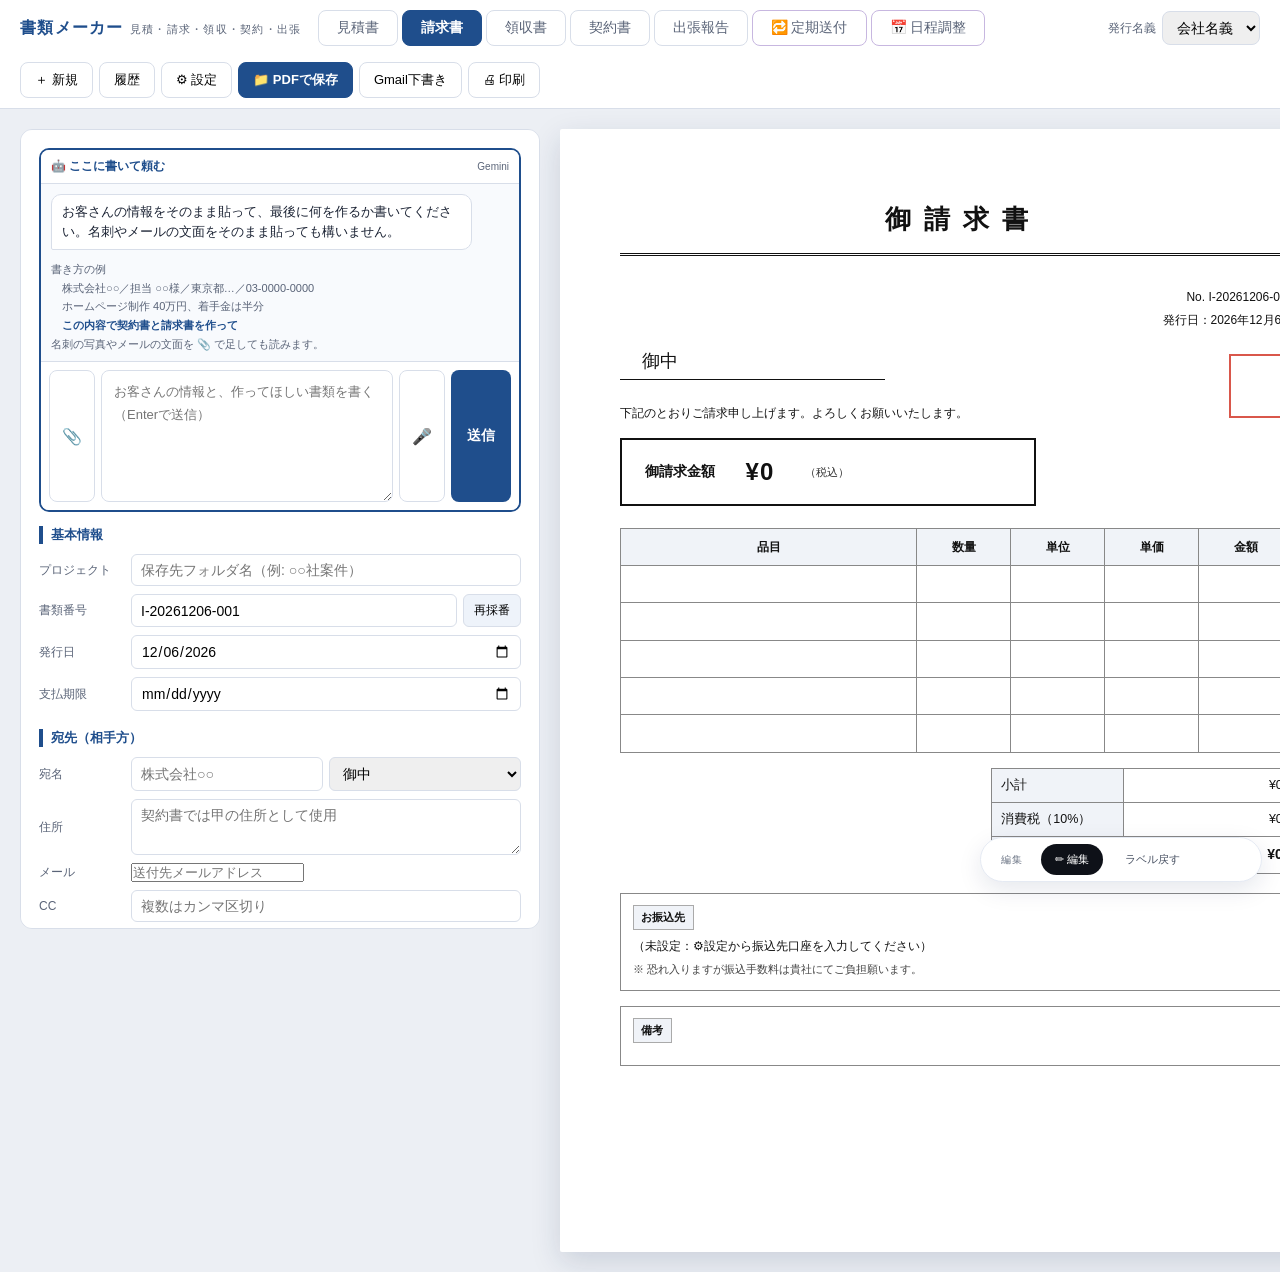
==== app/index.html @ a310d909 "書類メーカー 公開版の最初の版" ====
<!DOCTYPE html>
<html lang="ja">
<head>
<meta charset="UTF-8">
<meta name="viewport" content="width=device-width, initial-scale=1.0">
<title>書類メーカー</title>
<style>
  :root {
    --ink: #1a2233;
    --sub: #5a6478;
    --line: #d8dee9;
    --accent: #1f4e8c;
    --accent-soft: #eef3fa;
    --bg: #eceff4;
    --danger: #c0392b;
    --seal-red: #d33a2c;
  }
  * { margin: 0; padding: 0; box-sizing: border-box; }
  body {
    font-family: "Yu Gothic", "游ゴシック", "Hiragino Kaku Gothic ProN", Meiryo, sans-serif;
    background: var(--bg); color: var(--ink); font-size: 14px;
  }

  /* ===== ヘッダー ===== */
  header {
    position: sticky; top: 0; z-index: 100;
    background: #fff; border-bottom: 1px solid var(--line);
    display: flex; align-items: center; gap: 16px; padding: 10px 20px; flex-wrap: wrap;
  }
  header h1 { font-size: 16px; letter-spacing: 0.08em; color: var(--accent); white-space: nowrap; }
  header h1 small { color: var(--sub); font-weight: normal; font-size: 11px; margin-left: 6px; }
  .tabs { display: flex; gap: 4px; }
  .tabs button {
    appearance: none; border: 1px solid var(--line); background: #fff; cursor: pointer;
    padding: 8px 18px; border-radius: 8px; font: inherit; font-size: 14px; color: var(--sub);
  }
  .tabs button.active { background: var(--accent); border-color: var(--accent); color: #fff; font-weight: bold; }
  .issuer-switch { display: flex; align-items: center; gap: 6px; margin-left: auto; }
  .issuer-switch label { font-size: 12px; color: var(--sub); }
  .issuer-switch select { padding: 7px 10px; border: 1px solid var(--line); border-radius: 8px; font: inherit; }
  .hbtns { display: flex; gap: 6px; }
  .hbtns button {
    appearance: none; border: 1px solid var(--line); background: #fff; cursor: pointer;
    padding: 8px 14px; border-radius: 8px; font: inherit; font-size: 13px;
  }
  .hbtns button:hover { background: var(--accent-soft); }
  .hbtns button.print { background: var(--accent); color: #fff; border-color: var(--accent); font-weight: bold; }
  .hbtns button:disabled { opacity: .45; cursor: not-allowed; background: #f4f5f7; }

  /* ===== レイアウト ===== */
  main { display: flex; gap: 20px; padding: 20px; align-items: flex-start; }
  aside {
    width: 520px; flex-shrink: 0; background: #fff; border: 1px solid var(--line);
    border-radius: 12px; padding: 18px; max-height: calc(100vh - 100px); overflow-y: auto;
    position: sticky; top: 76px;
  }
  aside h2 { font-size: 13px; color: var(--accent); border-left: 4px solid var(--accent); padding-left: 8px; margin: 18px 0 10px; }
  aside h2:first-child { margin-top: 0; }
  .frow { display: flex; gap: 8px; margin-bottom: 8px; align-items: center; }
  .frow label { width: 84px; flex-shrink: 0; font-size: 12px; color: var(--sub); }
  .frow input[type="text"], .frow input[type="date"], .frow input[type="number"], .frow select, .frow textarea {
    flex: 1; padding: 7px 9px; border: 1px solid var(--line); border-radius: 6px; font: inherit; min-width: 0;
  }
  .frow textarea { resize: vertical; min-height: 56px; }
  .frow .mini { display: flex; align-items: center; gap: 4px; font-size: 12px; color: var(--sub); }
  .chkrow { display: flex; align-items: center; gap: 6px; margin: 6px 0; font-size: 13px; }
  .items-table { width: 100%; border-collapse: collapse; margin-bottom: 6px; }
  .items-table th { font-size: 11px; color: var(--sub); text-align: left; padding: 2px 4px; }
  .items-table td { padding: 2px 2px; }
  .items-table input, .items-table select { width: 100%; padding: 6px 6px; border: 1px solid var(--line); border-radius: 6px; font: inherit; font-size: 13px; }
  .items-table .del { appearance: none; border: 0; background: none; color: var(--danger); cursor: pointer; font-size: 15px; padding: 4px; }
  .addrow { appearance: none; border: 1px dashed var(--accent); color: var(--accent); background: none; cursor: pointer; width: 100%; padding: 7px; border-radius: 8px; font: inherit; font-size: 13px; }
  .numbtn { appearance: none; border: 1px solid var(--line); background: var(--accent-soft); cursor: pointer; padding: 7px 10px; border-radius: 6px; font: inherit; font-size: 12px; white-space: nowrap; }
  .hint { font-size: 11px; color: var(--sub); line-height: 1.5; margin: 4px 0 8px; }
  .travel-quick { display: grid; grid-template-columns: repeat(2, minmax(0,1fr)); gap: 6px; margin-bottom: 10px; }
  .travel-quick button { appearance: none; border: 1px solid var(--line); background: var(--accent-soft); color: var(--accent); cursor: pointer; padding: 8px 6px; border-radius: 6px; font: inherit; font-size: 12px; font-weight: bold; }
  .travel-expense-card { border: 1px solid var(--line); border-radius: 8px; padding: 9px; margin-bottom: 8px; background: #fbfcfe; }
  .travel-expense-head { display: grid; grid-template-columns: 1fr 96px 28px; gap: 6px; margin-bottom: 6px; }
  .travel-expense-grid { display: grid; grid-template-columns: 1fr 1fr; gap: 6px; }
  .travel-expense-card input, .travel-expense-card select { width: 100%; min-width: 0; padding: 6px; border: 1px solid var(--line); border-radius: 6px; font: inherit; font-size: 12px; }
  .travel-expense-card .wide { grid-column: 1 / -1; }
  .travel-check { border: 1px solid #bfd0e5; background: var(--accent-soft); padding: 9px 10px; border-radius: 8px; margin: 8px 0; font-size: 11px; line-height: 1.55; }
  .travel-check.warn { border-color: #e2af7e; background: #fff5e9; color: #764719; }

  /* ===== AIチャット ===== */
  #chat-panel { border: 1px solid var(--line); border-radius: 10px; margin-bottom: 14px; background: #f8fafd; overflow: hidden; }
  .chat-head { font-size: 12px; font-weight: bold; color: var(--accent); padding: 8px 10px; border-bottom: 1px solid var(--line); background: #fff; display: flex; justify-content: space-between; align-items: center; }
  .chat-head .chat-model { color: var(--sub); font-weight: normal; font-size: 10px; }
  .chat-log { max-height: 300px; overflow-y: auto; padding: 10px; display: flex; flex-direction: column; gap: 8px; }
  .msg { font-size: 12.5px; line-height: 1.6; padding: 7px 10px; border-radius: 10px; max-width: 92%; white-space: pre-wrap; }
  .msg.user { align-self: flex-end; background: var(--accent); color: #fff; border-bottom-right-radius: 2px; }
  .msg.ai { align-self: flex-start; background: #fff; border: 1px solid var(--line); border-bottom-left-radius: 2px; }
  .msg.ai.err { color: var(--danger); }
  .msg.ai.wait { color: var(--sub); font-style: italic; }
  .chat-input-row { display: flex; gap: 6px; padding: 8px; border-top: 1px solid var(--line); background: #fff; }
  .chat-input-row { align-items: flex-end; }
  .chat-input-row textarea { flex: 1; min-height: 132px; padding: 10px 12px; border: 1px solid var(--line); border-radius: 8px; font: inherit; font-size: 13px; line-height: 1.7; resize: vertical; }
  .chat-input-row button { align-self: stretch; }
  #chat-panel { border: 2px solid var(--accent); }
  .chat-hint { font-size: 11px; color: var(--sub); padding: 0 10px 8px; line-height: 1.7; }
  .chat-hint b { color: var(--accent); }
  .chat-input-row button { appearance: none; border: 0; background: var(--accent); color: #fff; border-radius: 8px; padding: 0 16px; font: inherit; font-weight: bold; cursor: pointer; }
  .chat-input-row button:disabled { opacity: .5; cursor: default; }
  #chat-mic, #chat-attach { background: #fff; border: 1px solid var(--line); padding: 0 12px; font-size: 16px; }
  .chat-files { display: none; flex-wrap: wrap; gap: 6px; padding: 6px 8px 0; background: #fff; border-top: 1px solid var(--line); }
  .fchip { display: inline-flex; align-items: center; gap: 4px; font-size: 11px; background: var(--accent-soft); color: var(--accent); border: 1px solid var(--line); border-radius: 999px; padding: 3px 8px; max-width: 100%; overflow: hidden; }
  .fchip button { appearance: none; border: 0; background: none; cursor: pointer; color: var(--danger); font-size: 11px; padding: 0 2px; }
  #chat-mic.rec { background: var(--danger); border-color: var(--danger); animation: pulse 1.2s infinite; }
  @keyframes pulse { 0%,100% { opacity: 1; } 50% { opacity: 0.55; } }

  /* ===== プレビュー（A4） ===== */
  #preview-wrap { flex: 1; display: flex; justify-content: center; }
  .sheet {
    background: #fff; width: 210mm; min-height: 297mm; padding: 18mm 16mm;
    box-shadow: 0 10px 30px rgba(20,40,80,0.15); border-radius: 2px;
    font-size: 13px; line-height: 1.7; color: #111;
    font-family: "Yu Gothic", "游ゴシック", Meiryo, sans-serif;
  }
  .sheet .doc-title {
    text-align: center; font-size: 26px; letter-spacing: 0.5em; text-indent: 0.5em;
    font-weight: bold; margin-bottom: 8mm; border-bottom: 3px double #111; padding-bottom: 3mm;
  }
  .sheet .meta-right { text-align: right; font-size: 12px; margin-bottom: 4mm; line-height: 1.9; }
  .sheet .head-flex { display: flex; justify-content: space-between; align-items: flex-start; margin-bottom: 6mm; gap: 10mm; }
  .sheet .client-block { flex: 1; }
  .sheet .client-name { font-size: 18px; border-bottom: 1px solid #111; padding: 0 4px 2px; display: inline-block; min-width: 70mm; }
  .sheet .client-addr { font-size: 11px; color: #333; margin-top: 2mm; white-space: pre-wrap; }
  .sheet .issuer-block { width: 66mm; font-size: 11.5px; line-height: 1.8; position: relative; }
  .sheet .issuer-block .iname { font-size: 14px; font-weight: bold; }
  /* ロゴは判子とぶつからないよう、判子の幅ぶんを空けて左に置く */
  .sheet .issuer-block .ilogo { margin: 0 0 1.5mm; padding-right: 20mm; }
  .sheet .seal {
    position: absolute; right: 0; top: 2mm; color: var(--seal-red); opacity: 0.85;
    display: grid; place-items: center; font-weight: bold; pointer-events: none;
  }
  .sheet .seal.square {
    width: 17mm; height: 17mm; border: 2.5px solid var(--seal-red);
    writing-mode: vertical-rl; font-size: 11px; letter-spacing: 0.1em; line-height: 1.1; padding: 1mm;
  }
  .sheet .seal.round {
    width: 14mm; height: 14mm; border: 2.5px solid var(--seal-red); border-radius: 50%; font-size: 14px;
  }
  /* 実物の判子を撮って登録した場合。枠も文字も出さず、画像だけ置く */
  .sheet .seal.image { border: none; background: none; padding: 0; }
  .sheet .seal.image img { width: 100%; height: 100%; object-fit: contain; mix-blend-mode: multiply; }
  .sheet .greeting { font-size: 12px; margin-bottom: 4mm; }
  .sheet .total-box {
    display: flex; align-items: center; gap: 8mm; margin-bottom: 6mm;
    border: 2px solid #111; padding: 3mm 6mm; width: fit-content; min-width: 110mm;
  }
  .sheet .total-box .lbl { font-size: 14px; font-weight: bold; }
  .sheet .total-box .amt { font-size: 24px; font-weight: bold; letter-spacing: 0.05em; }
  .sheet .total-box .taxnote { font-size: 11px; color: #333; }
  .sheet table.detail { width: 100%; border-collapse: collapse; margin-bottom: 4mm; }
  .sheet table.detail th {
    background: #f0f3f8; border: 1px solid #888; padding: 2mm; font-size: 12px; font-weight: bold;
  }
  .sheet table.detail td { border: 1px solid #888; padding: 2mm; font-size: 12.5px; }
  .sheet table.detail td.num { text-align: right; font-variant-numeric: tabular-nums; }
  .sheet table.detail td.ctr { text-align: center; }
  .sheet .sums { width: 80mm; margin-left: auto; border-collapse: collapse; margin-bottom: 5mm; }
  .sheet .sums td { border: 1px solid #888; padding: 1.6mm 2.5mm; font-size: 12.5px; }
  .sheet .sums td:first-child { background: #f0f3f8; width: 44%; }
  .sheet .sums td:last-child { text-align: right; font-variant-numeric: tabular-nums; }
  .sheet .sums tr.grand td { font-weight: bold; font-size: 14px; }
  .sheet .bank-box, .sheet .notes-box { border: 1px solid #888; padding: 3mm; margin-bottom: 4mm; font-size: 12px; min-height: 16mm; }
  .sheet .box-lbl { font-weight: bold; font-size: 11px; background: #f0f3f8; display: inline-block; padding: 0.5mm 2mm; margin-bottom: 1.5mm; border: 1px solid #aaa; }
  .sheet .pre { white-space: pre-wrap; }

  /* 領収書専用 */
  .sheet .ryo-amount {
    display: flex; align-items: baseline; justify-content: center; gap: 6mm;
    border-bottom: 3px double #111; margin: 8mm 10mm 6mm; padding-bottom: 2mm;
  }
  .sheet .ryo-amount .amt { font-size: 34px; font-weight: bold; letter-spacing: 0.05em; }
  .sheet .ryo-tadashi { margin: 0 10mm 8mm; font-size: 13px; border-bottom: 1px solid #333; padding: 1mm 2mm; }
  .sheet .stamp-box {
    width: 22mm; height: 26mm; border: 1px dashed #888; display: grid; place-items: center;
    font-size: 10px; color: #666; text-align: center; line-height: 1.5;
  }
  .sheet .ryo-foot { display: flex; justify-content: space-between; align-items: flex-end; margin-top: 10mm; }

  /* 契約書専用 */
  .sheet.contract { font-size: 12px; line-height: 1.9; }
  .sheet.travel { font-size: 11.5px; line-height: 1.55; padding: 13mm 12mm; }
  .sheet .travel-title { display: flex; align-items: flex-end; justify-content: space-between; gap: 8mm; border-bottom: 3px solid #1f4e8c; padding-bottom: 3mm; margin-bottom: 5mm; }
  .sheet .travel-title h2 { font-size: 22px; letter-spacing: 0.08em; }
  .sheet .travel-title span { font-size: 10.5px; color: #555; }
  .sheet .travel-grid { display: grid; grid-template-columns: repeat(4,1fr); border-top: 1px solid #8d98aa; border-left: 1px solid #8d98aa; margin-bottom: 4mm; }
  .sheet .travel-cell { min-height: 13mm; padding: 2mm; border-right: 1px solid #8d98aa; border-bottom: 1px solid #8d98aa; }
  .sheet .travel-cell.w2 { grid-column: span 2; }
  .sheet .travel-cell.w4 { grid-column: 1 / -1; }
  .sheet .travel-cell .tl { display: block; color: #4f5c70; font-size: 9px; font-weight: bold; margin-bottom: 1mm; }
  .sheet .travel-section { margin-top: 4mm; break-inside: avoid; }
  .sheet .travel-section h3 { color: #1f4e8c; font-size: 12px; border-bottom: 1px solid #9aa8bb; padding-bottom: 1mm; margin-bottom: 2mm; }
  .sheet .travel-report-box { min-height: 18mm; white-space: pre-wrap; border: 1px solid #aab3c1; padding: 2.5mm; }
  .sheet table.travel-detail { width: 100%; border-collapse: collapse; table-layout: fixed; }
  .sheet table.travel-detail th, .sheet table.travel-detail td { border: 1px solid #9ba6b5; padding: 1.2mm; font-size: 9px; vertical-align: top; overflow-wrap: anywhere; }
  .sheet table.travel-detail th { background: #eef3fa; }
  .sheet table.travel-detail td.num { text-align: right; white-space: nowrap; }
  .sheet .travel-summary { display: grid; grid-template-columns: repeat(4,1fr); border: 1px solid #8d98aa; margin-top: 3mm; }
  .sheet .travel-summary > div { padding: 2mm; border-right: 1px solid #8d98aa; }
  .sheet .travel-summary > div:last-child { border-right: 0; }
  .sheet .travel-summary b { display: block; color: #4f5c70; font-size: 9px; margin-bottom: 1mm; }
  .sheet .c-body { white-space: normal; }
  .sheet .c-body h3 { font-size: 12.5px; margin: 4mm 0 1mm; }
  .sheet .c-body p { margin-bottom: 1.5mm; text-align: justify; }
  .sheet .sign-area { display: flex; gap: 10mm; margin-top: 10mm; }
  .sheet .sign-area > div { flex: 1; border-top: 1px solid #333; padding-top: 3mm; font-size: 12px; line-height: 2; }

  /* ===== モーダル ===== */
  .modal-back {
    position: fixed; inset: 0; background: rgba(10,20,40,0.45); z-index: 200;
    display: none; align-items: flex-start; justify-content: center; padding: 40px 16px; overflow-y: auto;
  }
  .modal-back.show { display: flex; }
  .modal {
    background: #fff; border-radius: 14px; padding: 22px; width: 560px; max-width: 100%;
  }
  .modal h2 { font-size: 15px; color: var(--accent); margin-bottom: 14px; }
  .modal .close-x { float: right; appearance: none; border: 0; background: none; font-size: 18px; cursor: pointer; color: var(--sub); }
  .modal .frow label { width: 110px; }
  .modal .tab2 { display: flex; gap: 6px; margin-bottom: 12px; }
  .modal .tab2 button { flex: 1; padding: 8px; border: 1px solid var(--line); background: #fff; border-radius: 8px; cursor: pointer; font: inherit; }
  .modal .tab2 button.active { background: var(--accent); color: #fff; border-color: var(--accent); }
  .modal .save-btn { width: 100%; padding: 10px; background: var(--accent); color: #fff; border: 0; border-radius: 8px; font: inherit; font-weight: bold; cursor: pointer; margin-top: 10px; }
  .tabs button.tab-extra { border-color: #c7b7e0; }
  .tabs button.tab-extra.active { background: #7b5ea7; border-color: #7b5ea7; color: #fff; }
  #recurring-modal .modal { max-width: 860px; }
  .rc-card { border: 1px solid var(--line); border-radius: 10px; padding: 12px; margin-bottom: 10px; background: #fff; }
  .rc-card.off { opacity: .55; }
  .rc-head { display: flex; align-items: center; gap: 8px; margin-bottom: 8px; }
  .rc-head .rc-name { font-weight: bold; flex: 1; }
  .rc-grid { display: grid; grid-template-columns: 96px 1fr 96px 1fr; gap: 6px 8px; align-items: center; font-size: 13px; }
  .rc-grid label { color: #5a6b80; }
  .rc-grid input, .rc-grid select { width: 100%; padding: 5px 7px; border: 1px solid var(--line); border-radius: 6px; font: inherit; font-size: 13px; }
  .rc-grid .wide { grid-column: 2 / 5; }
  .rc-next { font-size: 12px; color: #5a6b80; margin-top: 8px; }
  .rc-del { border: 0; background: none; color: #a33; cursor: pointer; font-size: 12px; }
  .rc-bar { display: flex; gap: 8px; margin-bottom: 12px; }
  .rc-cwbar { border: 1px solid var(--line); border-radius: 8px; padding: 8px 10px; margin-bottom: 12px; font-size: 12px; color: #5a6b80; }
  .rc-cwrow { display: flex; gap: 6px; margin-top: 6px; }
  .rc-cwrow input { flex: 1; padding: 5px 7px; border: 1px solid var(--line); border-radius: 6px; font: inherit; font-size: 12px; }
  .rc-cwrow button { padding: 5px 12px; border: 1px solid var(--line); border-radius: 6px; background: #fff; font: inherit; cursor: pointer; }
  .rc-item { display: grid; grid-template-columns: 1fr 56px 56px 96px 24px; gap: 4px; margin-bottom: 4px; }
  .rc-additem { border: 0; background: none; color: var(--accent); cursor: pointer; font-size: 12px; padding: 0; }
  .rc-chk { display: flex; align-items: center; gap: 5px; color: #5a6b80; font-size: 12px; }
  .rc-chk input { width: auto; }
  .rc-grid textarea { width: 100%; padding: 5px 7px; border: 1px solid var(--line); border-radius: 6px; font: inherit; font-size: 13px; resize: vertical; }
  .rc-run { border: 1px solid var(--line); background: #fff; border-radius: 6px; padding: 3px 10px; font: inherit; font-size: 12px; cursor: pointer; }
  .rc-bar button { padding: 7px 12px; border: 1px solid var(--line); border-radius: 8px; background: #fff; font: inherit; cursor: pointer; }
  .mail-note { border: 1px solid #bfd0e5; background: var(--accent-soft); color: #344760; border-radius: 8px; padding: 10px 12px; margin-bottom: 12px; font-size: 12px; line-height: 1.55; }
  #mail-body { min-height: 220px; line-height: 1.65; }
  .hist-item { display: flex; align-items: center; gap: 10px; border: 1px solid var(--line); border-radius: 8px; padding: 10px 12px; margin-bottom: 8px; }
  .hist-item .hi-main { flex: 1; }
  .hist-item .hi-title { font-size: 13px; font-weight: bold; }
  .hist-item .hi-sub { font-size: 11px; color: var(--sub); }
  .hist-item button { appearance: none; border: 1px solid var(--line); background: #fff; border-radius: 6px; padding: 6px 10px; cursor: pointer; font: inherit; font-size: 12px; }
  .hist-item button.load { background: var(--accent-soft); color: var(--accent); }
  .hist-item button.del { color: var(--danger); }

  /* ===== 編集モード（web-edit-mode 準拠） ===== */
  .edit-bar {
    position: fixed; bottom: 18px; right: 18px; z-index: 9999;
    display: flex; gap: 8px; background: #fff; border: 1px solid #E5EAF3;
    border-radius: 999px; padding: 6px; box-shadow: 0 8px 24px rgba(0,30,80,0.10);
    font-size: 11px; letter-spacing: 0.1em;
  }
  .edit-bar button {
    appearance: none; border: 0; cursor: pointer; padding: 8px 14px; border-radius: 999px;
    background: transparent; color: #4A5364; font: inherit;
  }
  .edit-bar button:hover { background: #F1F4FA; color: #0E1118; }
  .edit-bar button.primary { background: #0E1118; color: #fff; }
  .edit-bar button.primary.active { background: #00A6E0; }
  .edit-bar .badge { align-self: center; padding: 0 10px 0 14px; color: #6E7787; font-size: 10px; }
  .edit-bar .saved { align-self: center; color: #1FC79A; font-size: 10px; opacity: 0; transition: opacity .3s; padding: 0 8px; }
  .edit-bar .saved.show { opacity: 1; }
  body.editing [data-edit], body.editing [data-bind] {
    outline: 2px dashed #00A6E0; outline-offset: 3px; border-radius: 3px; cursor: text;
    background: rgba(0,166,224,0.05); min-height: 1.2em;
  }
  body.editing [data-edit]:hover, body.editing [data-bind]:hover { outline-color: #FF7A3A; background: rgba(255,122,58,0.07); }
  body.editing [data-edit]:focus, body.editing [data-bind]:focus {
    outline: 2px solid #0E1118; background: #fff; z-index: 5;
  }
  body.editing [data-resize] { resize: both; overflow: auto; outline: 2px dashed #1FC79A; outline-offset: 3px; min-height: 16mm; }
  .font-ctrl {
    position: absolute; z-index: 9998; display: none; align-items: center;
    background: #0E1118; border-radius: 999px; padding: 4px; box-shadow: 0 8px 24px rgba(0,0,0,0.25);
  }
  body.editing .font-ctrl.show { display: inline-flex; }
  .font-ctrl button {
    appearance: none; border: 0; cursor: pointer; background: transparent; color: #fff;
    width: 32px; height: 28px; border-radius: 999px; font-weight: 600; font-size: 13px;
    display: grid; place-items: center;
  }
  .font-ctrl button:hover { background: #00A6E0; }
  .font-ctrl .size { color: #F5F7FB; font-size: 11px; padding: 0 10px; min-width: 44px; text-align: center; }

  /* ===== 印刷 ===== */
  @media print {
    @page { size: A4; margin: 0; }
    body { background: #fff; }
    header, aside, .edit-bar, .font-ctrl, .modal-back { display: none !important; }
    main { padding: 0; display: block; }
    #preview-wrap { display: block; }
    .sheet { box-shadow: none; border-radius: 0; width: auto; min-height: auto; }
    body.editing [data-edit], body.editing [data-bind], body.editing [data-resize] { outline: none !important; background: none !important; }
  }
</style>
<link rel="icon" href="icon.png">
<link rel="apple-touch-icon" href="icon.png">
<link rel="stylesheet" href="filedrop.css">
</head>
<body>

<header>
  <h1>書類メーカー<small>見積・請求・領収・契約・出張</small></h1>
  <div class="tabs" id="tabs">
    <button data-type="estimate">見積書</button>
    <button data-type="invoice">請求書</button>
    <button data-type="receipt">領収書</button>
    <button data-type="contract">契約書</button>
    <button data-type="travel">出張報告</button>
    <button id="tab-recurring" class="tab-extra" title="毎月の定期請求先を見る・直す">🔁 定期送付</button>
  </div>
  <div class="issuer-switch">
    <label>発行名義</label>
    <select id="issuer-select">
      <option value="corp">会社名義</option>
      <option value="personal">個人名義</option>
    </select>
  </div>
  <div class="hbtns">
    <button id="btn-new">＋ 新規</button>
    <button id="btn-history">履歴</button>
    <button id="btn-settings">⚙ 設定</button>
    <button id="btn-savepdf" class="print">📁 PDFで保存</button>
    <button id="btn-gmail">Gmail下書き</button>
    <button id="btn-print">🖨 印刷</button>
  </div>
</header>

<main>
  <aside id="form-panel">
    <div id="chat-panel">
      <div class="chat-head">🤖 ここに書いて頼む<span class="chat-model">Gemini</span></div>
      <div class="chat-log" id="chat-log">
        <div class="msg ai">お客さんの情報をそのまま貼って、最後に何を作るか書いてください。名刺やメールの文面をそのまま貼っても構いません。</div>
      </div>
      <div class="chat-hint">
        書き方の例<br>
        　株式会社○○／担当 ○○様／東京都…／03-0000-0000<br>
        　ホームページ制作 40万円、着手金は半分<br>
        　<b>この内容で契約書と請求書を作って</b><br>
        名刺の写真やメールの文面を 📎 で足しても読みます。
      </div>
      <div class="chat-files" id="chat-files"></div>
      <div class="chat-input-row">
        <button id="chat-attach" title="ファイル添付（画像・PDF・テキスト）">📎</button>
        <textarea id="chat-input" rows="2" placeholder="お客さんの情報と、作ってほしい書類を書く（Enterで送信）"></textarea>
        <button id="chat-mic" title="音声入力">🎤</button>
        <button id="chat-send">送信</button>
      </div>
      <input type="file" id="chat-file-input" data-nodrop multiple accept="image/*,.pdf,.txt,.md,.csv" style="display:none;">
    </div>
    <div id="form-fields"></div>
  </aside>
  <section id="preview-wrap"><div class="sheet" id="sheet"></div></section>
</main>

<!-- 設定モーダル -->
<div class="modal-back" id="settings-modal">
  <div class="modal">
    <button class="close-x" data-close>✕</button>
    <h2>発行者プロフィール設定</h2>
    <div class="tab2" id="profile-tabs">
      <button data-prof="corp" class="active">会社名義</button>
      <button data-prof="personal">個人名義</button>
    </div>
    <div id="profile-form"></div>
    <h2 style="margin-top:18px;">AIチャット設定</h2>
    <div class="frow"><label>Gemini APIキー</label><input id="gemini-key-input" type="password" placeholder="secrets.env に書いてあれば空欄でOK"></div>
    <div class="hint">キー取得: aistudio.google.com/app/apikey。このPCのブラウザ内にのみ保存されます。</div>
    <h2 style="margin-top:18px;">保存先フォルダ</h2>
    <div class="hint">PDF保存先の親フォルダを変えたい時：</div>
    <button class="addrow" id="btn-reset-folder" type="button">📁 保存先フォルダを選び直す</button>
    <button class="save-btn" id="save-profile">保存する</button>
  </div>
</div>

<!-- Gmail下書きモーダル -->
<div class="modal-back" id="gmail-modal">
  <div class="modal">
    <button class="close-x" data-close>✕</button>
    <h2>Gmail送信下書き</h2>
    <div class="mail-note">宛先・件名・本文を確認してから進みます。<b>送信は自動で行いません。</b><br>
      「PDFごと下書きに置く」は、PDFを付けたままGmailの下書きに入ります（下のメール設定が要ります）。<br>
      「Gmailで下書きを開く」は本文だけ。PDFはGmailの画面で添付してください。</div>
    <div class="frow"><label>宛先</label><input id="mail-to" type="email" list="addr-list" placeholder="client@example.com"></div>
    <datalist id="addr-list"></datalist>
    <div id="addr-chips" style="margin:-4px 0 8px 92px;font-size:11px"></div>
    <div class="frow"><label>CC</label><input id="mail-cc" type="text" placeholder="必要な場合のみ"></div>
    <div class="frow"><label>件名</label><input id="mail-subject" type="text"></div>
    <div class="frow"><label>本文</label><textarea id="mail-body"></textarea></div>
    <div class="frow" style="align-items:flex-start">
      <label>PDF</label>
      <div style="flex:1;font-size:12px;color:#666" id="mail-pdf-note">下書きに置く時、この書類のPDFを作って付けます。</div>
    </div>
    <div style="display:flex;gap:8px">
      <button class="save-btn" id="btn-mail-draft" type="button" style="flex:1">PDFごと下書きに置く</button>
      <button class="save-btn" id="btn-open-gmail" type="button" style="flex:1;background:#6b7280">Gmailで下書きを開く</button>
    </div>
    <div id="mail-result" style="font-size:12px;margin-top:8px"></div>
    <h2 style="margin-top:18px;">メール設定（下書きに置くのに使います）</h2>
    <div class="frow"><label>Gmailアドレス</label><input id="mail-user" type="email" placeholder="you@gmail.com"></div>
    <div class="frow"><label>アプリパスワード</label><input id="mail-pass" type="password" placeholder="16桁（空白は入れても構いません）"></div>
    <div class="hint">2段階認証を有効にしてから myaccount.google.com/apppasswords で発行します。
      このPCの中（~/.paper-maker/secrets.env）に、本人だけ読める権限で入ります。</div>
    <div style="display:flex;gap:8px;margin-top:6px">
      <button class="addrow" id="btn-mail-save" type="button" style="flex:1">保存して試す</button>
    </div>
  </div>
</div>

<!-- 定期送付モーダル -->
<div class="modal-back" id="recurring-modal">
  <div class="modal">
    <button class="close-x" data-close>✕</button>
    <h2>定期送付</h2>
    <div class="mail-note" id="rc-note">読み込み中…</div>
    <div class="rc-bar">
      <button type="button" id="rc-add">＋ 請求先を足す</button>
      <button type="button" id="rc-reload">読み直す</button>
    </div>
    <div class="rc-cwbar">
      <div id="rc-cw">Chatwork：確認中…</div>
      <div class="rc-cwrow">
        <input id="rc-token" type="password" placeholder="ChatworkのAPIトークンを貼る（サービス連携 → API Token）">
        <button type="button" id="rc-token-save">登録</button>
      </div>
    </div>
    <div id="rc-list"></div>
    <button class="save-btn" id="rc-save" type="button">保存する</button>
  </div>
</div>

<!-- 履歴モーダル -->
<div class="modal-back" id="history-modal">
  <div class="modal">
    <button class="close-x" data-close>✕</button>
    <h2>保存済み書類</h2>
    <div id="history-list"></div>
    <button class="addrow" id="btn-import-json" type="button" style="display:none;">📂 保存した .json ファイルを開く</button>
    <input type="file" id="import-file" data-fd-small data-fd-title="保存した .json ファイルを開く" accept=".json" style="display:none;">
    <button class="save-btn" id="btn-export-json">全データをJSON書き出し（バックアップ）</button>
  </div>
</div>

<!-- 編集バー（web-edit-mode） -->
<div class="edit-bar" role="toolbar">
  <span class="badge">編集</span>
  <button id="edit-toggle" class="primary" type="button">✏ 編集</button>
  <button id="edit-reset-text" type="button">ラベル戻す</button>
  <span id="edit-saved" class="saved">✓ 保存</span>
</div>
<div class="font-ctrl" id="font-ctrl">
  <button type="button" id="fc-minus">A−</button>
  <span class="size" id="fc-size">13px</span>
  <button type="button" id="fc-plus">A+</button>
  <button type="button" id="fc-reset" style="font-size:11px;">↺</button>
</div>

<script>/* 鍵は bridge（/api/profile）か設定画面から */</script>
<script src="vendor/html2pdf.bundle.min.js"></script>
<script>
(function(){
'use strict';
const LS = 'papermaker:';
const $ = s => document.querySelector(s);
const $$ = s => Array.from(document.querySelectorAll(s));
const yen = n => '¥' + Math.round(n).toLocaleString('ja-JP');
const esc = s => String(s ?? '').replace(/&/g,'&amp;').replace(/</g,'&lt;').replace(/>/g,'&gt;');
const today = () => new Date().toISOString().slice(0,10);
const jd = d => { if(!d) return ''; const [y,m,dd]=d.split('-'); return `${y}年${+m}月${+dd}日`; };

/* ========== 発行者プロフィール ========== */
const DEFAULT_PROFILES = {
  corp: {
    name: '', rep: '',
    address: '', tel: '', email: '',
    invoiceNo: '', bank: '', sealText: '', sealType: 'square'
  },
  personal: {
    name: '', rep: '',
    address: '', tel: '', email: '',
    invoiceNo: '', bank: '', sealText: '', sealType: 'round'
  }
};
let profiles = JSON.parse(localStorage.getItem(LS+'profiles') || 'null') || JSON.parse(JSON.stringify(DEFAULT_PROFILES));
function saveProfiles(){ localStorage.setItem(LS+'profiles', JSON.stringify(profiles)); if (typeof pushProfiles === 'function') pushProfiles(); }

/* ========== 会社ロゴ ========== */
/* 判子と違って色を触らない。渡された画像をそのまま置く */
function wireLogoBox(){
  const drop = document.getElementById('logo-drop');
  if (!drop) return;
  const input = document.getElementById('logo-file');
  const take = (file) => {
    if (!file) return;
    if (file.size > 4 * 1024 * 1024) { alert('ロゴが大きすぎます（4MBまで）'); return; }
    const r = new FileReader();
    r.onload = () => { profiles[profTab].logoImage = String(r.result);
                       profiles[profTab].logoHeight = profiles[profTab].logoHeight || 12;
                       saveProfiles(); renderProfileForm(); render(); };
    r.readAsDataURL(file);
  };
  drop.onclick = () => input.click();
  input.onchange = () => take(input.files[0]);
  drop.ondragover = e => { e.preventDefault(); drop.style.background = '#eef4ff'; };
  drop.ondragleave = () => { drop.style.background = '#f7faff'; };
  drop.ondrop = e => { e.preventDefault(); drop.style.background = '#f7faff'; take(e.dataTransfer.files[0]); };
  const size = document.getElementById('logo-size');
  if (size) size.onchange = () => { profiles[profTab].logoHeight = Math.max(6, Math.min(24, +size.value || 12));
                                    saveProfiles(); render(); };
  const clear = document.getElementById('logo-clear');
  if (clear) clear.onclick = () => { delete profiles[profTab].logoImage; saveProfiles(); renderProfileForm(); render(); };
}

/* ========== 判子の画像 ========== */
/* 白い紙に押して撮った写真は、周りが白いまま重なって書類を隠す。
   白い所を透かしてから使う。朱色はそのまま残す。 */
function sealFromImage(file, cb){
  const r = new FileReader();
  r.onload = function(){
    const img = new Image();
    img.onload = function(){
      const side = 512;
      const c = document.createElement('canvas');
      c.width = c.height = side;
      const g = c.getContext('2d');
      const sc = Math.min(side / img.width, side / img.height);
      const w = img.width * sc, h = img.height * sc;
      g.drawImage(img, (side - w) / 2, (side - h) / 2, w, h);
      const d = g.getImageData(0, 0, side, side), a = d.data;
      for (let i = 0; i < a.length; i += 4) {
        const R = a[i], G = a[i+1], B = a[i+2];
        const mx = Math.max(R, G, B), mn = Math.min(R, G, B);
        // 明るくて色みが薄い所＝紙。透かす
        if (mx > 150 && mx - mn < 42) { a[i+3] = 0; continue; }
        // 残った所は朱色に寄せる。スキャンの色かぶりを揃える
        const k = Math.min(255, Math.round(255 - mn * 0.55));
        a[i] = Math.max(R, 150); a[i+1] = Math.round(G * 0.45); a[i+2] = Math.round(B * 0.4);
        a[i+3] = Math.min(255, Math.round(k * 0.95));
      }
      g.putImageData(d, 0, 0);
      cb(c.toDataURL('image/png'));
    };
    img.onerror = function(){ alert('画像を読めませんでした'); };
    img.src = String(r.result);
  };
  r.readAsDataURL(file);
}

function wireSealBox(){
  const box = document.getElementById('seal-drop'), fi = document.getElementById('seal-file');
  if (!box || !fi) return;
  const take = function(f){
    if (!f) return;
    if (f.size > 12 * 1024 * 1024) { alert('画像が大きすぎます（12MBまで）'); return; }
    sealFromImage(f, function(dataUrl){
      profiles[profTab].sealImage = dataUrl;
      if (!profiles[profTab].sealSize) profiles[profTab].sealSize = 17;
      saveProfiles(); renderProfileForm(); renderPreview();
    });
  };
  box.onclick = function(){ fi.click(); };
  fi.onchange = function(){ take(fi.files[0]); fi.value = ''; };
  ['dragenter','dragover'].forEach(n => box.addEventListener(n, e => { e.preventDefault(); box.style.background = '#e9f1ff'; }));
  ['dragleave','drop'].forEach(n => box.addEventListener(n, e => { e.preventDefault(); box.style.background = '#f7faff'; }));
  box.addEventListener('drop', e => { if (e.dataTransfer && e.dataTransfer.files) take(e.dataTransfer.files[0]); });
  const sz = document.getElementById('seal-size');
  if (sz) sz.onchange = function(){
    profiles[profTab].sealSize = Math.max(8, Math.min(30, +sz.value || 17));
    saveProfiles(); renderPreview();
  };
  const cl = document.getElementById('seal-clear');
  if (cl) cl.onclick = function(){
    delete profiles[profTab].sealImage;
    saveProfiles(); renderProfileForm(); renderPreview();
  };
}

/* ========== 配布版：プロファイル・日当・拠点を外から受ける ========== */
/* 名義を直したら profile.json にも送る。GUI と CLI で設定が食い違わないように。 */
let _profSaveTimer = null;
function pushProfiles(){
  if (!/^https?:/.test(location.protocol)) return;
  clearTimeout(_profSaveTimer);
  _profSaveTimer = setTimeout(function(){
    fetch('/api/profile', { method:'POST', headers:{'Content-Type':'application/json'},
      body: JSON.stringify({ profiles: profiles }) })
      .then(function(){ window.dispatchEvent(new Event('pm-profile-saved')); })
      .catch(function(){});
  }, 600);
}
function applyProfileLabels(){
  const cn = (profiles.corp && profiles.corp.name) || '会社名義';
  const pn = (profiles.personal && profiles.personal.name) ? '個人（' + profiles.personal.name + '）' : '個人名義';
  document.querySelectorAll('#issuer-select option[value="corp"], button[data-prof="corp"]').forEach(el => el.textContent = cn);
  document.querySelectorAll('#issuer-select option[value="personal"], button[data-prof="personal"]').forEach(el => el.textContent = pn);
}
function applyTravelConfig(t){
  if (!t) return;
  if (t.rates) TRAVEL_RATES = t.rates;
  if (t.bases) {
    BASES = {};
    Object.keys(t.bases).forEach(k => { const b = t.bases[k]; BASES[k] = { label: b.label || k, address: b.address || '', hub: b.station || '' }; });
  }
  if (Array.isArray(t.routes)) ROUTES = t.routes;
  if (t.currentBase && !state.travelBase) state.travelBase = t.currentBase;
}
(function loadFromBridge(){
  if (!/^https?:/.test(location.protocol)) return;
  fetch('/api/profile').then(r => r.ok ? r.json() : null).then(cfg => {
    if (!cfg) return;
    if (cfg.profiles) { profiles = Object.assign({}, profiles, cfg.profiles); saveProfiles(); }
    if (cfg.geminiKey) window.GEMINI_API_KEY = cfg.geminiKey;
    fetch('/api/ai').then(r => r.ok ? r.json() : null).then(a => {
      if (a && a.provider) {
        window.AI_PROVIDER = a.provider;
        const badge = document.querySelector('.chat-model');
        if (badge) badge.textContent = a.label || a.provider;
      }
    }).catch(() => {});
    applyTravelConfig(cfg.travel);
    applyProfileLabels();
    if (typeof renderForm === 'function') renderForm();
    if (typeof renderPreview === 'function') renderPreview();
    if (typeof renderProfileForm === 'function') renderProfileForm();
  }).catch(() => {});
})();

/* ========== 書類状態 ========== */
const TYPE_INFO = {
  estimate: { title: '御見積書', prefix: 'E' },
  invoice:  { title: '御請求書', prefix: 'I' },
  receipt:  { title: '領収書',   prefix: 'R' },
  contract: { title: '業務委託契約書', prefix: 'C' },
  travel:   { title: '出張報告・精算書', prefix: 'T' }
};

function contractTemplate(){
  return [
    '<p>{甲}（以下「甲」という。）と {乙}（以下「乙」という。）とは、甲が乙に業務を委託することについて、以下のとおり業務委託契約（以下「本契約」という。）を締結する。</p>',
    '<h3>第1条（委託業務）</h3><p>甲は乙に対し、次の業務（以下「本業務」という。）を委託し、乙はこれを受託する。</p><p>業務内容：{件名}</p>',
    '<h3>第2条（契約期間）</h3><p>本契約の有効期間は、契約締結日から本業務の完了日までとする。ただし、甲乙協議のうえ、書面により延長することができる。</p>',
    '<h3>第3条（委託料）</h3><p>本業務の委託料は、金{金額}円（消費税別）とする。</p>',
    '<h3>第4条（支払方法）</h3><p>甲は、乙が発行する請求書に基づき、請求書受領月の翌月末日までに、乙の指定する銀行口座に振り込む方法により委託料を支払う。振込手数料は甲の負担とする。</p>',
    '<h3>第5条（再委託）</h3><p>乙は、本業務の全部又は一部を第三者に再委託する場合、事前に甲へ通知するものとする。</p>',
    '<h3>第6条（知的財産権）</h3><p>本業務の遂行過程で乙が作成した成果物に関する著作権（著作権法第27条及び第28条の権利を含む。）その他の知的財産権は、乙に留保される。甲は、本契約の目的の範囲内で成果物を利用することができる。</p>',
    '<h3>第7条（秘密保持）</h3><p>甲及び乙は、本契約に関連して知り得た相手方の技術上・営業上の秘密情報を、相手方の事前の書面による承諾なく第三者に開示又は漏洩してはならない。本条の義務は、本契約終了後も3年間存続する。</p>',
    '<h3>第8条（個人情報）</h3><p>甲及び乙は、本業務に関連して取り扱う個人情報を、個人情報の保護に関する法律その他の法令に従い適切に管理する。</p>',
    '<h3>第9条（解除）</h3><p>甲又は乙は、相手方が本契約に違反し、相当の期間を定めて催告したにもかかわらず是正されないときは、本契約を解除することができる。</p>',
    '<h3>第10条（損害賠償）</h3><p>甲又は乙は、本契約の違反により相手方に損害を与えたときは、直接かつ現実に生じた通常の損害の範囲で賠償責任を負う。ただし、その総額は第3条の委託料の額を上限とする。</p>',
    '<h3>第11条（反社会的勢力の排除）</h3><p>甲及び乙は、自己が暴力団、暴力団員その他これらに準ずる反社会的勢力に該当しないこと、及び将来にわたって関係を持たないことを表明し保証する。違反が判明した場合、相手方は催告なく本契約を解除できる。</p>',
    '<h3>第12条（協議・合意管轄）</h3><p>本契約に定めのない事項又は解釈に疑義が生じた事項は、甲乙誠実に協議のうえ解決する。本契約に関する紛争は、甲の本店所在地を管轄する地方裁判所を第一審の専属的合意管轄裁判所とする。</p>',
    '<p style="margin-top:6mm;">本契約締結の証として本書2通を作成し、甲乙記名押印のうえ、各1通を保有する。</p>'
  ].join('');
}

function newDoc(type){
  const d = {
    type, issuer: state ? state.issuer : 'corp',
    project: state ? (state.project || '') : '',
    docNo: '', date: today(), validUntil: '', dueDate: '',
    clientName: '', honorific: '御中', clientAddress: '', clientEmail: '', mailCc: '',
    subject: '',
    items: [{ name: '', qty: 1, unit: '式', price: 0, taxRate: 10 }],
    taxMode: 'excl', withholding: false, showSeal: true,
    notes: '',
    rAmount: 0, rTadashi: 'お品代として', rMethod: '銀行振込', rShowStamp: true, rShowTax: true,
    cAmount: 0, cDate: today(), cTitle: '業務委託契約書', cBody: contractTemplate(),
    travelRole: '代表取締役', travelDestination: '', travelPurpose: '',
    travelStart: today(), travelEnd: today(), travelLodgingType: '日帰り', travelLodgingPlace: '',
    travelExpected: '', travelNotes: '', travelActivities: '', travelOutcomes: '', travelIssues: '', travelNextActions: '',
    travelAdvance: 0, travelExpenses: []
  };
  d.docNo = genDocNo(type);
  return d;
}

function genDocNo(type){
  const key = LS + 'seq:' + type;
  const seq = (parseInt(localStorage.getItem(key) || '0', 10) + 1);
  localStorage.setItem(key, String(seq));
  const ymd = today().replace(/-/g,'');
  return `${TYPE_INFO[type].prefix}-${ymd}-${String(seq).padStart(3,'0')}`;
}

let state = JSON.parse(localStorage.getItem(LS+'draft') || 'null');
if (!state) state = newDoc('invoice');
const TRAVEL_DEFAULTS = {
  travelRole:'代表取締役', travelBase:'', travelDestination:'', travelPurpose:'', travelStart:today(), travelEnd:today(),
  travelLodgingType:'日帰り', travelLodgingPlace:'', travelExpected:'', travelNotes:'', travelActivities:'',
  travelOutcomes:'', travelIssues:'', travelNextActions:'', travelAdvance:0, travelExpenses:[]
};
function ensureTravelState(){ Object.keys(TRAVEL_DEFAULTS).forEach(k => { if (state[k] === undefined) state[k] = JSON.parse(JSON.stringify(TRAVEL_DEFAULTS[k])); }); }
ensureTravelState();
function saveDraft(){ localStorage.setItem(LS+'draft', JSON.stringify(state)); }

/* ===== 拠点と標準経路 =====
   出発拠点を選ぶと、その拠点からの経路ボタンが出る。
   運賃は一度入れると localStorage に残り、次から自動で入る（都度調べ直さないため）。 */
let BASES = {};
let ROUTES = [];
const FARE_LS = LS + 'fares';
function loadFares(){ try { return JSON.parse(localStorage.getItem(FARE_LS)) || {}; } catch(e){ return {}; } }
function saveFare(key, amount){
  if (!key || !(+amount)) return;
  const f = loadFares(); f[key] = +amount; localStorage.setItem(FARE_LS, JSON.stringify(f));
}
function routesFrom(baseId){ return ROUTES.filter(r => r.from === baseId); }
function addRoute(routeId){
  const r = ROUTES.find(x => x.id === routeId); if (!r) return;
  const fares = loadFares();
  r.legs.forEach(leg => {
    const row = travelExpenseTemplate(leg.transport === 'バス' ? 'bus' : 'rail');
    row.from = leg.from; row.to = leg.to; row.note = leg.note;
    row.transport = leg.transport;
    row.amount = fares[leg.fareKey] != null ? fares[leg.fareKey] : leg.amount;
    row.fareKey = leg.fareKey;
    state.travelExpenses.push(row);
  });
  const dest = BASES[r.to];
  if (dest && !state.travelDestination) state.travelDestination = dest.address;
}

let TRAVEL_RATES = { '代表取締役':{day:5000,night:10000}, '取締役':{day:4000,night:8000}, '従業員':{day:3000,night:6000} };
function travelNights(){
  if (!state.travelStart || !state.travelEnd) return 0;
  return Math.max(0, Math.round((new Date(state.travelEnd) - new Date(state.travelStart)) / 86400000));
}
function travelCalc(){
  const expenses = Array.isArray(state.travelExpenses) ? state.travelExpenses : [];
  const actual = expenses.reduce((s,x) => s + (parseFloat(x.amount)||0), 0);
  const personal = expenses.filter(x => x.payment === '個人立替').reduce((s,x) => s + (parseFloat(x.amount)||0), 0);
  const nights = travelNights(), hasDates = state.travelStart && state.travelEnd;
  const rate = TRAVEL_RATES[state.travelRole] || TRAVEL_RATES['従業員'];
  const dayAllowance = hasDates && nights === 0 ? rate.day : 0;
  const nightAllowance = nights * rate.night;
  const allowance = dayAllowance + nightAllowance;
  const settlement = personal + allowance - (parseFloat(state.travelAdvance)||0);
  return { actual, personal, company:actual-personal, nights, dayAllowance, nightAllowance, allowance, settlement };
}
function travelChecks(){
  const c = travelCalc(), e = state.travelExpenses || [], warnings = [];
  const privateStay = ['実家・親族宅','知人宅'].includes(state.travelLodgingType);
  if (c.nights > 0 && state.travelLodgingType === '日帰り') warnings.push('日付上は宿泊があります。宿泊方法を選択してください。');
  if (c.nights === 0 && state.travelLodgingType !== '日帰り') warnings.push('宿泊方法が選択されていますが、開始日と終了日が同日です。');
  if (privateStay && e.some(x => x.category === '宿泊費' && (+x.amount||0) > 0)) warnings.push('実家・知人宅で宿泊費が発生していない場合、宿泊費は0円にしてください。');
  e.forEach((x,i) => {
    if (!(+x.amount)) return;
    const publicTransit = x.category === '交通費' && ['鉄道','バス'].includes(x.transport) && (+x.amount) < 30000;
    if (!x.receipt && !publicTransit) warnings.push(`明細${i+1}：証憑の有無を選択してください。`);
    if (['会議費','交際費'].includes(x.category) && (!x.note || !x.note.includes('参加者') || !x.note.includes('目的'))) warnings.push(`明細${i+1}：参加者・相手先との関係・目的を備考へ記録してください。`);
    if (['会議費','交際費','宿泊費'].includes(x.category) && !['有','電子'].includes(x.receipt)) warnings.push(`明細${i+1}：領収書または電子領収書を確認してください。`);
    if (x.receipt === '不要（公共交通機関特例）' && (+x.amount) >= 30000) warnings.push(`明細${i+1}：3万円以上の公共交通機関は証憑を確認してください。`);
  });
  return [...new Set(warnings)];
}

/* ========== 計算 ========== */
function calc(){
  const items = state.items.filter(i => i.name || i.price);
  let sub10 = 0, sub8 = 0, sub0 = 0;
  items.forEach(i => {
    const a = (parseFloat(i.qty)||0) * (parseFloat(i.price)||0);
    if (+i.taxRate === 10) sub10 += a; else if (+i.taxRate === 8) sub8 += a; else sub0 += a;
  });
  let subtotal, tax10, tax8, total, base10, base8;
  if (state.taxMode === 'incl') {
    base10 = sub10 / 1.1; base8 = sub8 / 1.08;
    tax10 = Math.floor(sub10 - base10); tax8 = Math.floor(sub8 - base8);
    subtotal = sub10 + sub8 + sub0 - tax10 - tax8;
    total = sub10 + sub8 + sub0;
  } else {
    tax10 = Math.floor(sub10 * 0.10); tax8 = Math.floor(sub8 * 0.08);
    subtotal = sub10 + sub8 + sub0;
    total = subtotal + tax10 + tax8;
  }
  let withholding = 0;
  if (state.withholding) {
    const base = state.taxMode === 'incl' ? subtotal : subtotal;
    withholding = base <= 1000000
      ? Math.floor(base * 0.1021)
      : Math.floor(1000000 * 0.1021 + (base - 1000000) * 0.2042);
  }
  return { subtotal, sub10, sub8, sub0, tax10, tax8, total, withholding, pay: total - withholding };
}

/* ========== フォームパネル描画 ========== */
function fRow(label, html){ return `<div class="frow"><label>${label}</label>${html}</div>`; }
function inp(field, type='text', extra=''){ return `<input type="${type}" data-field="${field}" value="${esc(state[field])}" ${extra}>`; }
function tOptions(values, selected){ return values.map(v => `<option${v===selected?' selected':''}>${esc(v)}</option>`).join(''); }

function renderForm(){
  ensureTravelState();
  const t = state.type;
  let h = '';
  h += '<h2>基本情報</h2>';
  h += fRow('プロジェクト', inp('project','text','placeholder="保存先フォルダ名（例: ○○社案件）"'));
  h += fRow('書類番号', `<div style="display:flex;gap:6px;flex:1;">${inp('docNo')}<button class="numbtn" id="btn-renum">再採番</button></div>`);
  h += fRow('発行日', inp('date','date'));
  if (t === 'estimate') h += fRow('有効期限', inp('validUntil','date'));
  if (t === 'invoice')  h += fRow('支払期限', inp('dueDate','date'));
  if (t === 'contract') h += fRow('締結日', inp('cDate','date'));

  if (t !== 'travel') {
    h += '<h2>宛先（相手方）</h2>';
    h += fRow('宛名', `<div style="display:flex;gap:6px;flex:1;">${inp('clientName','text','placeholder="株式会社○○"')}<select data-field="honorific" style="width:70px;">
        <option${state.honorific==='御中'?' selected':''}>御中</option>
        <option${state.honorific==='様'?' selected':''}>様</option>
        <option value=""${state.honorific===''?' selected':''}>なし</option></select></div>`);
    h += fRow('住所', `<textarea data-field="clientAddress" placeholder="契約書では甲の住所として使用">${esc(state.clientAddress)}</textarea>`);
    h += fRow('メール', inp('clientEmail','email','placeholder="送付先メールアドレス"'));
    h += fRow('CC', inp('mailCc','text','placeholder="複数はカンマ区切り"'));
  }

  if (t === 'travel') {
    const tc = travelCalc(), checks = travelChecks();
    h += '<h2>出張計画</h2>';
    h += fRow('役職', `<select data-field="travelRole">${tOptions(Object.keys(TRAVEL_RATES),state.travelRole)}</select>`);
    h += fRow('出張先', inp('travelDestination','text','placeholder="大阪・京都"'));
    h += fRow('目的・相手', `<textarea data-field="travelPurpose" placeholder="訪問先、面談相手、業務目的">${esc(state.travelPurpose)}</textarea>`);
    h += fRow('開始日', inp('travelStart','date'));
    h += fRow('終了日', inp('travelEnd','date'));
    h += fRow('宿泊方法', `<select data-field="travelLodgingType">${tOptions(['日帰り','ホテル・旅館','実家・親族宅','知人宅','会社手配'],state.travelLodgingType)}</select>`);
    h += fRow('宿泊先', inp('travelLodgingPlace','text','placeholder="駅前のビジネスホテル"'));
    h += `<div class="hint">${['実家・親族宅','知人宅'].includes(state.travelLodgingType) ? '宿泊費0円・宿泊領収書不要。宿泊日当は規程額で自動計算します。' : 'ホテル利用時は宿泊費明細と領収書を登録してください。'}</div>`;
    h += fRow('期待成果', `<textarea data-field="travelExpected">${esc(state.travelExpected)}</textarea>`);
    h += fRow('実施メモ', `<textarea data-field="travelNotes" placeholder="時系列の訪問・打ち合わせメモ">${esc(state.travelNotes)}</textarea>`);
    h += '<button class="addrow" id="btn-travel-draft">報告書案を自動作成</button>';
    h += '<h2>出発拠点</h2>';
    h += fRow('現在地', `<select data-field="travelBase">${Object.keys(BASES).map(k=>`<option value="${k}"${k===state.travelBase?' selected':''}>${esc(BASES[k].label)}</option>`).join('')}</select>`);
    h += `<div class="hint">${esc((BASES[state.travelBase]||{}).address||'')}</div>`;
    {
      const rs = routesFrom(state.travelBase);
      if (rs.length) {
        h += '<h2>よく使う経路</h2>';
        h += '<div class="travel-quick">' + rs.map(r=>`<button data-travel-route="${r.id}">${r.label}</button>`).join('') + '</div>';
        h += '<div class="hint">押すと区間ごとの明細が入る。運賃を書き換えて保存すると、次からその額で入る。</div>';
      }
    }
    h += '<h2>経費をかんたん追加</h2>';
    h += `<div class="travel-quick"><button data-travel-quick="rail">電車・地下鉄</button><button data-travel-quick="bus">バス</button><button data-travel-quick="taxi">タクシー</button><button data-travel-quick="meeting">打ち合わせ飲食</button><button data-travel-quick="entertainment">接待・会食</button><button data-travel-quick="hotel">ホテル</button></div>`;
    h += '<div class="hint">ボタンで明細を追加し、日付・区間・金額・利用理由を入力してください。会食は備考に「参加者：／関係：／目的：」を残します。</div>';
    h += '<h2>旅費明細</h2>';
    (state.travelExpenses || []).forEach((x,i) => {
      h += `<div class="travel-expense-card">
        <div class="travel-expense-head"><select data-texp="${i}" data-tk="category">${tOptions(['交通費','宿泊費','会議費','交際費','通信費','その他'],x.category)}</select><input type="number" min="0" data-texp="${i}" data-tk="amount" value="${esc(x.amount)}" placeholder="金額"><button class="del" data-tdel="${i}" title="削除">✕</button></div>
        <div class="travel-expense-grid"><input type="date" data-texp="${i}" data-tk="date" value="${esc(x.date)}"><select data-texp="${i}" data-tk="transport">${tOptions(['鉄道','バス','航空機','タクシー','その他'],x.transport)}</select>
        <input data-texp="${i}" data-tk="from" value="${esc(x.from)}" placeholder="出発地・支払先"><input data-texp="${i}" data-tk="to" value="${esc(x.to)}" placeholder="到着地・内容">
        <select data-texp="${i}" data-tk="payment">${tOptions(['個人立替','会社カード','会社直接払'],x.payment)}</select><select data-texp="${i}" data-tk="receipt">${tOptions(['','有','電子','不要（公共交通機関特例）','不要（支出なし）','紛失申立'],x.receipt)}</select>
        <input class="wide" data-texp="${i}" data-tk="note" value="${esc(x.note)}" placeholder="利用理由／参加者・関係・目的"></div></div>`;
    });
    h += '<button class="addrow" id="btn-travel-add">＋ 空の明細を追加</button>';
    h += '<h2>出張報告</h2>';
    h += fRow('実施内容', `<textarea data-field="travelActivities">${esc(state.travelActivities)}</textarea>`);
    h += fRow('成果・決定', `<textarea data-field="travelOutcomes">${esc(state.travelOutcomes)}</textarea>`);
    h += fRow('未解決事項', `<textarea data-field="travelIssues">${esc(state.travelIssues)}</textarea>`);
    h += fRow('次の対応', `<textarea data-field="travelNextActions">${esc(state.travelNextActions)}</textarea>`);
    h += fRow('仮払金', inp('travelAdvance','number'));
    h += `<div class="travel-check${checks.length?' warn':''}"><b>${checks.length ? checks.length+'件の確認事項' : '証憑・記録チェック済み'}</b>${checks.length ? '<br>'+checks.map(esc).join('<br>') : '<br>印刷・PDF保存へ進めます。'}<br><br>実費 ${yen(tc.actual)} ／ 日当 ${yen(tc.allowance)} ／ 精算 ${yen(Math.abs(tc.settlement))}</div>`;
  }

  if (t === 'estimate' || t === 'invoice') {
    h += '<h2>件名・明細</h2>';
    h += fRow('件名', inp('subject','text','placeholder="○○制作一式"'));
    h += `<table class="items-table"><tr><th style="width:42%">品目</th><th>数量</th><th>単位</th><th>単価</th><th>税率</th><th></th></tr>`;
    state.items.forEach((it, i) => {
      h += `<tr>
        <td><input data-item="${i}" data-k="name" value="${esc(it.name)}"></td>
        <td style="width:52px"><input type="number" data-item="${i}" data-k="qty" value="${esc(it.qty)}"></td>
        <td style="width:52px"><input data-item="${i}" data-k="unit" value="${esc(it.unit)}"></td>
        <td style="width:86px"><input type="number" data-item="${i}" data-k="price" value="${esc(it.price)}"></td>
        <td style="width:66px"><select data-item="${i}" data-k="taxRate">
          <option value="10"${+it.taxRate===10?' selected':''}>10%</option>
          <option value="8"${+it.taxRate===8?' selected':''}>8%</option>
          <option value="0"${+it.taxRate===0?' selected':''}>対象外</option></select></td>
        <td><button class="del" data-del="${i}">✕</button></td></tr>`;
    });
    h += `</table><button class="addrow" id="btn-addrow">＋ 行を追加</button>`;
    h += `<div class="chkrow"><label><input type="radio" name="taxmode" value="excl"${state.taxMode==='excl'?' checked':''}> 税別入力</label>
          <label><input type="radio" name="taxmode" value="incl"${state.taxMode==='incl'?' checked':''}> 税込入力</label></div>`;
    if (t === 'invoice' && state.issuer === 'personal') {
      h += `<div class="chkrow"><label><input type="checkbox" id="chk-wh"${state.withholding?' checked':''}> 源泉徴収（10.21%）を差し引いて表示</label></div>`;
    }
    h += '<h2>備考</h2>';
    h += `<div class="frow"><textarea data-field="notes" style="flex:1" placeholder="お支払条件・納期など">${esc(state.notes)}</textarea></div>`;
  }

  if (t === 'receipt') {
    h += '<h2>領収内容</h2>';
    h += fRow('金額（税込）', inp('rAmount','number'));
    h += fRow('但し書き', inp('rTadashi'));
    h += fRow('受領方法', `<select data-field="rMethod">
      <option${state.rMethod==='銀行振込'?' selected':''}>銀行振込</option>
      <option${state.rMethod==='現金'?' selected':''}>現金</option>
      <option${state.rMethod==='クレジットカード'?' selected':''}>クレジットカード</option></select>`);
    h += `<div class="chkrow"><label><input type="checkbox" id="chk-rtax"${state.rShowTax?' checked':''}> 内訳（税抜・消費税10%）を表示</label></div>`;
    h += `<div class="chkrow"><label><input type="checkbox" id="chk-stamp"${state.rShowStamp?' checked':''}> 収入印紙枠を表示（紙で5万円以上の場合）</label></div>`;
    h += `<div class="hint">※ PDF等の電子発行なら印紙は不要。紙で手渡す場合のみ5万円以上で印紙200円〜が必要。</div>`;
  }

  if (t === 'contract') {
    h += '<h2>契約内容</h2>';
    h += fRow('件名（業務内容）', inp('subject','text','placeholder="第1条に差し込まれます"'));
    h += fRow('契約金額（税別）', inp('cAmount','number'));
    h += `<div class="hint">本文はプレビュー側を直接クリックして自由に編集できます（常時編集可）。「テンプレに戻す」で初期条文に復元。<br>※ このテンプレは汎用のたたき台です。重要な契約は必ず内容を確認・調整してください。</div>`;
    h += `<button class="addrow" id="btn-ctpl">↺ 本文をテンプレに戻す</button>`;
  }

  if (t !== 'travel') {
    h += '<h2>表示</h2>';
    h += `<div class="chkrow"><label><input type="checkbox" id="chk-seal"${state.showSeal?' checked':''}> 印影（社判／認印）を表示</label></div>`;
    h += `<div class="hint">発行者の住所・口座・インボイス登録番号は右上「⚙ 設定」から。空欄の項目は書類に表示されません。</div>`;
  }
  h += `<button class="addrow" id="btn-save-doc" style="border-style:solid;background:var(--accent-soft);font-weight:bold;">💾 この書類を履歴に保存</button>`;

  $('#form-fields').innerHTML = h;
  $('#btn-gmail').disabled = t === 'travel';
  $('#btn-gmail').title = t === 'travel' ? '出張報告は社内書類のためGmail送付対象外です' : '宛先・件名・本文を作成してGmailを開きます';
}

/* ========== プレビュー描画 ========== */
function issuerBlock(){
  const p = profiles[state.issuer];
  const lines = [];
  lines.push(`<div class="iname">${esc(p.name)}</div>`);
  if (p.rep) lines.push(esc(p.rep));
  if (p.address) lines.push(esc(p.address));
  if (p.tel) lines.push('TEL: ' + esc(p.tel));
  if (p.email) lines.push(esc(p.email));
  if (p.invoiceNo) lines.push('登録番号: ' + esc(p.invoiceNo));
  const seal = !state.showSeal ? ''
    : (p.sealImage
        ? `<div class="seal image" style="width:${p.sealSize||17}mm;height:${p.sealSize||17}mm"><img src="${p.sealImage}" alt=""></div>`
        : `<div class="seal ${p.sealType}">${esc(p.sealText)}</div>`);
  const logo = p.logoImage
    ? `<div class="ilogo"><img src="${p.logoImage}" style="height:${p.logoHeight||12}mm;max-width:44mm;object-fit:contain"></div>`
    : '';
  return `<div class="issuer-block">${seal}${logo}${lines.join('<br>')}</div>`;
}

function clientBlock(){
  return `<div class="client-block">
    <div class="client-name"><span data-bind="clientName">${esc(state.clientName)}</span>　${esc(state.honorific)}</div>
    ${state.clientAddress ? `<div class="client-addr" data-bind="clientAddress">${esc(state.clientAddress)}</div>` : ''}
    ${state.clientEmail ? `<div class="client-addr">${esc(state.clientEmail)}</div>` : ''}
  </div>`;
}

function detailTable(c){
  let rows = '';
  state.items.forEach(it => {
    if (!it.name && !it.price) return;
    const amt = (parseFloat(it.qty)||0) * (parseFloat(it.price)||0);
    rows += `<tr><td>${esc(it.name)}${+it.taxRate===8?' <small>※軽減税率</small>':''}</td>
      <td class="ctr">${esc(it.qty)}</td><td class="ctr">${esc(it.unit)}</td>
      <td class="num">${yen(it.price)}</td><td class="num">${yen(amt)}</td></tr>`;
  });
  for (let i = state.items.filter(i=>i.name||i.price).length; i < 5; i++)
    rows += '<tr><td>&nbsp;</td><td></td><td></td><td></td><td></td></tr>';
  return `<table class="detail"><tr><th style="width:44%">品目</th><th>数量</th><th>単位</th><th>単価</th><th>金額</th></tr>${rows}</table>`;
}

function sumsTable(c){
  const inclNote = state.taxMode === 'incl' ? '（税込入力）' : '';
  let h = `<table class="sums">`;
  h += `<tr><td>小計${inclNote ? '（税抜）' : ''}</td><td>${yen(c.subtotal)}</td></tr>`;
  if (c.sub8 > 0) {
    h += `<tr><td>消費税（10%対象）</td><td>${yen(c.tax10)}</td></tr>`;
    h += `<tr><td>消費税（8%対象）</td><td>${yen(c.tax8)}</td></tr>`;
  } else {
    h += `<tr><td>消費税（10%）</td><td>${yen(c.tax10)}</td></tr>`;
  }
  if (c.withholding > 0) {
    h += `<tr><td>源泉徴収税額</td><td>−${yen(c.withholding)}</td></tr>`;
    h += `<tr class="grand"><td>お支払金額</td><td>${yen(c.pay)}</td></tr>`;
  } else {
    h += `<tr class="grand"><td>合計金額</td><td>${yen(c.total)}</td></tr>`;
  }
  h += `</table>`;
  return h;
}

function renderPreview(){
  const t = state.type, ti = TYPE_INFO[t], c = calc();
  const sheet = $('#sheet');
  sheet.classList.toggle('contract', t === 'contract');
  sheet.classList.toggle('travel', t === 'travel');
  let h = '';

  if (t === 'estimate' || t === 'invoice') {
    const isE = t === 'estimate';
    h += `<div class="doc-title" data-edit="title-${t}">${ti.title}</div>`;
    h += `<div class="meta-right">
      No. <span data-bind="docNo">${esc(state.docNo)}</span><br>
      発行日：${jd(state.date)}
      ${isE && state.validUntil ? '<br>有効期限：' + jd(state.validUntil) : ''}
      ${!isE && state.dueDate ? '<br>お支払期限：' + jd(state.dueDate) : ''}
    </div>`;
    h += `<div class="head-flex">${clientBlock()}${issuerBlock()}</div>`;
    h += `<div class="greeting" data-edit="greet-${t}">${isE
      ? '下記のとおりお見積り申し上げます。ご検討のほどよろしくお願いいたします。'
      : '下記のとおりご請求申し上げます。よろしくお願いいたします。'}</div>`;
    if (state.subject) h += `<div style="margin-bottom:3mm;">件名：<b data-bind="subject">${esc(state.subject)}</b></div>`;
    h += `<div class="total-box"><span class="lbl" data-edit="totallbl-${t}">${isE ? '御見積金額' : '御請求金額'}</span>
      <span class="amt">${yen(c.withholding > 0 ? c.pay : c.total)}</span>
      <span class="taxnote">（税込${c.withholding>0?'・源泉徴収後':''}）</span></div>`;
    h += detailTable(c);
    h += sumsTable(c);
    // 振込先は見積書・請求書の両方に常時表示する（2026-08-18 オーナー指示）
    {
      const p = profiles[state.issuer];
      h += `<div class="bank-box"><span class="box-lbl">お振込先</span><div class="pre">${p.bank ? esc(p.bank) : '（未設定：⚙設定から振込先口座を入力してください）'}</div>
        <div style="font-size:11px;color:#444;margin-top:1mm;" data-edit="bankfee">※ 恐れ入りますが振込手数料は${state.honorific === '様' ? 'お客様' : '貴社'}にてご負担願います。</div></div>`;
    }
    h += `<div class="notes-box" data-resize="notes"><span class="box-lbl">備考</span><div class="pre" data-bind="notes">${esc(state.notes)}</div></div>`;
    if (c.withholding > 0) h += `<div style="font-size:11px;color:#444;">※ 源泉徴収税額（復興特別所得税を含む）を差し引いた金額でのお支払をお願いいたします。</div>`;
  }

  if (t === 'receipt') {
    const amt = parseFloat(state.rAmount) || 0;
    const base = Math.floor(amt / 1.1), tax = amt - base;
    h += `<div class="doc-title" data-edit="title-receipt">領　収　書</div>`;
    h += `<div class="meta-right">No. <span data-bind="docNo">${esc(state.docNo)}</span><br>発行日：${jd(state.date)}</div>`;
    h += `<div style="margin:6mm 10mm 0;"><span class="client-name"><span data-bind="clientName">${esc(state.clientName)}</span>　${esc(state.honorific)}</span></div>`;
    h += `<div class="ryo-amount"><span style="font-size:14px;font-weight:bold;">金額</span><span class="amt">${yen(amt)}−</span><span style="font-size:12px;">（税込）</span></div>`;
    h += `<div class="ryo-tadashi">但し　<span data-bind="rTadashi">${esc(state.rTadashi)}</span></div>`;
    h += `<div style="margin:0 10mm 4mm;font-size:12.5px;" data-edit="ryo-msg">上記の金額を${esc(state.rMethod)}にて正に領収いたしました。</div>`;
    if (state.rShowTax && amt > 0) {
      h += `<table class="sums" style="margin-left:10mm;margin-right:auto;">
        <tr><td>税抜金額</td><td>${yen(base)}</td></tr>
        <tr><td>消費税額（10%）</td><td>${yen(tax)}</td></tr></table>`;
    }
    h += `<div class="ryo-foot" style="margin:14mm 10mm 0;">`;
    h += state.rShowStamp ? `<div class="stamp-box">収入印紙<br><small>（紙発行で5万円以上の場合）</small></div>` : '<div></div>';
    h += issuerBlock();
    h += `</div>`;
  }

  if (t === 'contract') {
    const p = profiles[state.issuer];
    const kou = state.clientName || '（甲）';
    // 電子署名で締結する時は㊞を出さない。紙に押す欄が残っていると、
    // 相手が「印刷して押すのか」と迷う（実測 2026-08-23）
    const stampMark = state.showSeal ? '　　　　　　　　㊞' : '';
    const otsu = p.name;
    let body = state.cBody
      .replaceAll('{甲}', esc(kou))
      .replaceAll('{乙}', esc(otsu))
      .replaceAll('{件名}', esc(state.subject || '（件名を入力）'))
      .replaceAll('{金額}', (parseFloat(state.cAmount)||0).toLocaleString('ja-JP'));
    h += `<div class="doc-title" style="letter-spacing:0.3em;" data-edit="title-contract">${esc(state.cTitle || '業務委託契約書')}</div>`;
    h += `<div class="c-body" id="c-body" contenteditable="true">${body}</div>`;
    h += `<div style="margin-top:8mm;">${jd(state.cDate)}</div>`;
    h += `<div class="sign-area">
      <div><b>甲</b><br>住所：<span data-bind="clientAddress">${esc(state.clientAddress)}</span><br>氏名：${esc(kou)}${stampMark}</div>
      <div><b>乙</b><br>住所：${esc(p.address)}<br>氏名：${esc(p.name)}${p.rep ? '<br>　　　' + esc(p.rep) : ''}${stampMark}</div>
    </div>`;
  }

  if (t === 'travel') {
    const pr = profiles[state.issuer] || {};
    const tc = travelCalc();
    const privateStay = ['実家・親族宅','知人宅'].includes(state.travelLodgingType);
    const stayText = state.travelLodgingType === '日帰り' ? '日帰り' : `${state.travelLodgingType}${state.travelLodgingPlace ? '（'+esc(state.travelLodgingPlace)+'）' : ''}${privateStay ? '・宿泊費0円' : ''}`;
    const expenseRows = (state.travelExpenses || []).filter(x => x.amount || x.from || x.to || x.note).map((x,i) => `<tr>
      <td>${i+1}</td><td>${esc(x.date||'')}</td><td>${esc(x.category||'')}</td><td>${esc([x.from,x.to].filter(Boolean).join(' → '))}</td>
      <td>${esc(x.transport||'')}</td><td>${esc(x.payment||'')}</td><td>${esc(x.receipt||'')}</td><td class="num">${yen(parseFloat(x.amount)||0)}</td><td>${esc(x.note||'')}</td></tr>`).join('');
    h += `<div class="travel-title"><h2>出張報告・精算書</h2><span>${esc(pr.name||'')}　社内書類</span></div>`;
    h += `<div class="meta-right">管理番号：${esc(state.docNo)}<br>申請日：${jd(state.date)}</div>`;
    h += `<div class="travel-grid">
      <div class="travel-cell"><span class="tl">氏名</span>${esc(state.travelName || (pr.rep||"").split("　").pop() || pr.name || "")}</div><div class="travel-cell"><span class="tl">役職</span>${esc(state.travelRole)}</div>
      <div class="travel-cell"><span class="tl">開始日</span>${jd(state.travelStart)}</div><div class="travel-cell"><span class="tl">終了日</span>${jd(state.travelEnd)}</div>
      <div class="travel-cell w2"><span class="tl">出張先</span>${esc(state.travelDestination)}</div><div class="travel-cell w2"><span class="tl">宿泊</span>${stayText}</div>
      <div class="travel-cell w4"><span class="tl">目的・面談相手</span>${esc(state.travelPurpose)}</div>
      <div class="travel-cell w4"><span class="tl">期待する成果</span>${esc(state.travelExpected)}</div></div>`;
    h += `<div class="travel-section"><h3>出張報告</h3><div class="travel-report-box"><b>実施内容</b><br>${esc(state.travelActivities)}</div></div>`;
    h += `<div class="travel-grid" style="margin-top:2mm;"><div class="travel-cell w2"><span class="tl">成果・決定事項</span>${esc(state.travelOutcomes)}</div><div class="travel-cell w2"><span class="tl">未解決事項</span>${esc(state.travelIssues)}</div><div class="travel-cell w4"><span class="tl">次のアクション</span>${esc(state.travelNextActions)}</div></div>`;
    h += `<div class="travel-section"><h3>旅費明細</h3><table class="travel-detail"><colgroup><col style="width:5%"><col style="width:10%"><col style="width:9%"><col style="width:18%"><col style="width:8%"><col style="width:10%"><col style="width:11%"><col style="width:10%"><col style="width:19%"></colgroup><tr><th>No.</th><th>日付</th><th>区分</th><th>区間・内容</th><th>手段</th><th>支払</th><th>証憑</th><th>金額</th><th>備考</th></tr>${expenseRows || '<tr><td colspan="9" style="height:12mm;"></td></tr>'}</table></div>`;
    h += `<div class="travel-summary"><div><b>実費総額</b>${yen(tc.actual)}</div><div><b>日当合計</b>${yen(tc.allowance)}</div><div><b>仮払金</b>${yen(state.travelAdvance)}</div><div><b>${tc.settlement>=0?'会社から支給':'会社へ返納'}</b>${yen(Math.abs(tc.settlement))}</div></div>`;
    h += `<div class="travel-section"><h3>確認</h3><div class="travel-grid"><div class="travel-cell"><span class="tl">申請者</span></div><div class="travel-cell"><span class="tl">承認者</span></div><div class="travel-cell w2"><span class="tl">経理確認</span></div></div></div>`;
  }

  sheet.innerHTML = h;
  applyLabelEdits();
  applyEditingAttrs();
}

/* ========== ラベル直接編集（web-edit-mode 準拠） ========== */
const EDIT_PREFIX = LS + 'edit:';
const FONT_PREFIX = LS + 'font:';
function applyLabelEdits(){
  $$('#sheet [data-edit]').forEach(el => {
    const k = el.dataset.edit;
    const saved = localStorage.getItem(EDIT_PREFIX + k);
    if (saved !== null) el.innerHTML = saved;
    const f = localStorage.getItem(FONT_PREFIX + k);
    if (f) el.style.fontSize = f;
  });
}
let editing = false;
function applyEditingAttrs(){
  $$('#sheet [data-edit], #sheet [data-bind]').forEach(el => {
    el.contentEditable = editing ? 'true' : 'false';
  });
  const cb = $('#c-body');
  if (cb) cb.contentEditable = 'true';
}
const savedTag = $('#edit-saved');
let savedTimer = null;
function flashSaved(){
  savedTag.classList.add('show');
  clearTimeout(savedTimer);
  savedTimer = setTimeout(() => savedTag.classList.remove('show'), 800);
}
$('#edit-toggle').addEventListener('click', () => {
  editing = !editing;
  document.body.classList.toggle('editing', editing);
  $('#edit-toggle').classList.toggle('active', editing);
  $('#edit-toggle').textContent = editing ? '✓ 編集中' : '✏ 編集';
  applyEditingAttrs();
});
$('#edit-reset-text').addEventListener('click', () => {
  if (!confirm('直接編集したラベル文言と文字サイズをすべて初期に戻します。よろしいですか？')) return;
  Object.keys(localStorage).forEach(k => {
    if (k.startsWith(EDIT_PREFIX) || k.startsWith(FONT_PREFIX)) localStorage.removeItem(k);
  });
  renderPreview();
});

/* プレビュー直接編集 → 保存/状態書き戻し */
$('#sheet').addEventListener('input', e => {
  const el = e.target.closest('[data-edit],[data-bind],#c-body');
  if (!el) return;
  if (el.id === 'c-body') {
    state.cBody = el.innerHTML; saveDraft(); flashSaved(); return;
  }
  if (el.dataset.edit) {
    localStorage.setItem(EDIT_PREFIX + el.dataset.edit, el.innerHTML); flashSaved(); return;
  }
  if (el.dataset.bind) {
    state[el.dataset.bind] = el.innerText;
    const fi = document.querySelector(`#form-panel [data-field="${el.dataset.bind}"]`);
    if (fi) fi.value = el.innerText;
    saveDraft(); flashSaved();
  }
});
$('#sheet').addEventListener('keydown', e => {
  if (e.key === 'Enter' && !e.shiftKey && e.target.closest('[data-edit],[data-bind]')) {
    e.preventDefault();
    document.execCommand('insertLineBreak');
  }
});

/* フォントサイズコントローラ */
const fontCtrl = $('#font-ctrl'); let fontTarget = null;
function getPx(el){ return parseFloat(getComputedStyle(el).fontSize) || 13; }
function positionFC(el){
  const r = el.getBoundingClientRect();
  fontCtrl.style.top = Math.max(8, r.top + scrollY - 44) + 'px';
  fontCtrl.style.left = Math.max(8, r.left + scrollX) + 'px';
}
$('#sheet').addEventListener('focusin', e => {
  if (!editing) return;
  const el = e.target.closest('[data-edit]');
  if (!el) { fontCtrl.classList.remove('show'); fontTarget = null; return; }
  fontTarget = el;
  $('#fc-size').textContent = Math.round(getPx(el)) + 'px';
  positionFC(el);
  fontCtrl.classList.add('show');
});
document.addEventListener('mousedown', e => {
  if (fontCtrl.contains(e.target) || e.target.closest('[data-edit]')) return;
  fontCtrl.classList.remove('show'); fontTarget = null;
});
function applyFont(px){
  if (!fontTarget) return;
  fontTarget.style.fontSize = px + 'px';
  localStorage.setItem(FONT_PREFIX + fontTarget.dataset.edit, px + 'px');
  $('#fc-size').textContent = px + 'px';
  flashSaved();
}
$('#fc-minus').addEventListener('mousedown', e => { e.preventDefault(); applyFont(Math.max(8, Math.round(getPx(fontTarget)) - 1)); });
$('#fc-plus').addEventListener('mousedown', e => { e.preventDefault(); applyFont(Math.min(60, Math.round(getPx(fontTarget)) + 1)); });
$('#fc-reset').addEventListener('mousedown', e => {
  e.preventDefault();
  if (!fontTarget) return;
  fontTarget.style.fontSize = '';
  localStorage.removeItem(FONT_PREFIX + fontTarget.dataset.edit);
  $('#fc-size').textContent = Math.round(getPx(fontTarget)) + 'px';
});

function travelExpenseTemplate(kind){
  const base = { date:state.travelStart || today(), category:'交通費', from:'', to:'', transport:'鉄道', payment:'個人立替', receipt:'不要（公共交通機関特例）', amount:0, note:'' };
  if (kind === 'bus') base.transport = 'バス';
  if (kind === 'taxi') { base.transport='タクシー'; base.receipt='有'; base.note='目的：取引先訪問のため／利用理由：'; }
  if (kind === 'meeting') { base.category='会議費'; base.transport='その他'; base.receipt='有'; base.note='参加者：／関係：／目的：'; }
  if (kind === 'entertainment') { base.category='交際費'; base.transport='その他'; base.receipt='有'; base.note='参加者：／関係：／目的：'; }
  if (kind === 'hotel') { base.category='宿泊費'; base.transport='その他'; base.receipt='有'; base.note='宿泊費'; }
  return base;
}
function makeTravelDraft(){
  const e = (state.travelExpenses || []).filter(x => x.amount || x.from || x.to || x.note);
  const lines = [];
  if (state.travelDestination) lines.push(`${state.travelDestination}へ出張。`);
  if (state.travelPurpose) lines.push(`目的・面談相手：${state.travelPurpose}`);
  if (state.travelLodgingType !== '日帰り') lines.push(`宿泊：${state.travelLodgingPlace || state.travelLodgingType}（${state.travelLodgingType}${['実家・親族宅','知人宅'].includes(state.travelLodgingType)?'、宿泊費の支出なし':''}）`);
  const moves = e.filter(x=>x.category==='交通費').map(x=>[x.date,[x.from,x.to].filter(Boolean).join(' → '),x.note].filter(Boolean).join('／'));
  const meetings = e.filter(x=>['会議費','交際費'].includes(x.category)).map(x=>[x.date,x.from||x.to,x.note].filter(Boolean).join('／'));
  if (moves.length) lines.push('移動記録：'+moves.join('。'));
  if (meetings.length) lines.push('打ち合わせ・会食：'+meetings.join('。'));
  if (state.travelNotes) lines.push('実施記録：'+state.travelNotes);
  state.travelActivities = lines.join('\n');
}

/* ========== フォームイベント（委譲） ========== */
$('#form-panel').addEventListener('input', e => {
  const t = e.target;
  if (t.dataset.field) {
    state[t.dataset.field] = t.value;
    if (t.dataset.field === 'travelBase') { saveDraft(); renderForm(); renderPreview(); return; }
  }
  else if (t.dataset.texp !== undefined && t.dataset.tk) {
    const row = state.travelExpenses[+t.dataset.texp];
    row[t.dataset.tk] = t.value;
    if (t.dataset.tk === 'amount' && row.fareKey) saveFare(row.fareKey, t.value);
  }
  else if (t.dataset.item !== undefined && t.dataset.k) {
    state.items[+t.dataset.item][t.dataset.k] = t.value;
  }
  else if (t.name === 'taxmode') { state.taxMode = t.value; }
  else return;
  saveDraft(); renderPreview();
});
$('#form-panel').addEventListener('change', e => {
  const t = e.target;
  if (t.id === 'chk-wh') state.withholding = t.checked;
  else if (t.id === 'chk-seal') state.showSeal = t.checked;
  else if (t.id === 'chk-rtax') state.rShowTax = t.checked;
  else if (t.id === 'chk-stamp') state.rShowStamp = t.checked;
  else return;
  saveDraft(); renderPreview();
});
$('#form-panel').addEventListener('click', e => {
  const t = e.target;
  if (t.id === 'btn-addrow') {
    state.items.push({ name:'', qty:1, unit:'式', price:0, taxRate:10 });
    saveDraft(); renderForm(); renderPreview();
  }
  if (t.dataset.del !== undefined && t.classList.contains('del')) {
    state.items.splice(+t.dataset.del, 1);
    if (!state.items.length) state.items.push({ name:'', qty:1, unit:'式', price:0, taxRate:10 });
    saveDraft(); renderForm(); renderPreview();
  }
  if (t.id === 'btn-renum') {
    state.docNo = genDocNo(state.type);
    saveDraft(); renderForm(); renderPreview();
  }
  if (t.id === 'btn-ctpl') {
    if (confirm('契約書本文を初期テンプレートに戻します。編集内容は失われます。よろしいですか？')) {
      state.cBody = contractTemplate();
      saveDraft(); renderPreview();
    }
  }
  if (t.id === 'btn-save-doc') saveToHistory();
  if (t.id === 'btn-travel-add') {
    state.travelExpenses.push(travelExpenseTemplate('rail'));
    saveDraft(); renderForm(); renderPreview();
  }
  if (t.dataset.travelRoute) {
    addRoute(t.dataset.travelRoute);
    saveDraft(); renderForm(); renderPreview(); return;
  }
  if (t.dataset.travelQuick) {
    state.travelExpenses.push(travelExpenseTemplate(t.dataset.travelQuick));
    saveDraft(); renderForm(); renderPreview();
  }
  if (t.dataset.tdel !== undefined) {
    state.travelExpenses.splice(+t.dataset.tdel,1);
    saveDraft(); renderForm(); renderPreview();
  }
  if (t.id === 'btn-travel-draft') {
    makeTravelDraft(); saveDraft(); renderForm(); renderPreview();
  }
});

/* ========== タブ・名義・新規 ========== */
function setType(type){
  const keep = state;
  state.type = type;
  if (!state.docNo || state.docNo[0] !== TYPE_INFO[type].prefix) state.docNo = genDocNo(type);
  saveDraft();
  $$('#tabs button').forEach(b => b.classList.toggle('active', b.dataset.type === type));
  renderForm(); renderPreview();
}
$$('#tabs button').forEach(b => {
  if (!b.dataset.type) return;            // 定期送付ボタンは書類種別ではない
  b.addEventListener('click', () => setType(b.dataset.type));
});
$('#issuer-select').addEventListener('change', e => {
  state.issuer = e.target.value;
  saveDraft(); renderForm(); renderPreview();
});
$('#btn-new').addEventListener('click', () => {
  if (!confirm('新規書類を作成します。現在の下書きは破棄されます（履歴保存済みなら残ります）。')) return;
  const type = state.type, issuer = state.issuer;
  state = newDoc(type); state.issuer = issuer;
  saveDraft(); renderForm(); renderPreview();
});
function buildMailDraft(){
  const p = profiles[state.issuer], title = TYPE_INFO[state.type].title, c = calc();
  const addressee = `${state.clientName || 'ご担当者'} ${state.honorific || '様'}`.trim();
  const amount = state.type === 'receipt' ? (parseFloat(state.rAmount)||0)
    : state.type === 'contract' ? (parseFloat(state.cAmount)||0)
    : (c.withholding > 0 ? c.pay : c.total);
  const subject = `【${p.name}】${title}送付のご案内（${state.docNo}）`;
  const lines = [`${addressee}`,'','いつもお世話になっております。',`${p.name}${p.rep ? 'の' + p.rep.replace(/^代表取締役\s*/, '') : ''}です。`,''];
  if (state.type === 'estimate') lines.push(`「${state.subject || 'ご依頼内容'}」の見積書をお送りします。`,`お見積金額：${yen(amount)}（税込）`,state.validUntil ? `有効期限：${jd(state.validUntil)}` : '');
  if (state.type === 'invoice') lines.push(`「${state.subject || 'ご依頼内容'}」の請求書をお送りします。`,`ご請求金額：${yen(amount)}（税込）`,state.dueDate ? `お支払期限：${jd(state.dueDate)}` : '');
  if (state.type === 'receipt') lines.push('領収書をお送りします。',`領収金額：${yen(amount)}（税込）`);
  if (state.type === 'contract') lines.push(`「${state.subject || '業務委託'}」の契約書をお送りします。`,`契約金額：${yen(amount)}（税別）`);
  lines.push('','添付のPDFをご確認ください。','ご不明点や修正点がございましたら、お知らせください。','','よろしくお願いいたします。','',p.name,p.rep||'',p.address||'',p.tel ? `TEL：${p.tel}` : '',p.email ? `Email：${p.email}` : '');
  return { to:state.clientEmail||'', cc:state.mailCc||'', subject, body:lines.filter((x,i,a) => x !== '' || a[i-1] !== '').join('\n').trim() };
}
$('#btn-gmail').addEventListener('click', () => {
  if (state.type === 'travel') return;
  const d = buildMailDraft();
  $('#mail-to').value = d.to; $('#mail-cc').value = d.cc; $('#mail-subject').value = d.subject; $('#mail-body').value = d.body;
  $('#gmail-modal').classList.add('show');
  if (typeof fillAddresses === 'function') fillAddresses();
  if (!d.to) $('#mail-to').focus();
});
$('#btn-open-gmail').addEventListener('click', () => {
  const to = $('#mail-to').value.trim(), cc = $('#mail-cc').value.trim(), subject = $('#mail-subject').value.trim(), body = $('#mail-body').value;
  if (!to || !/^[^\s@]+@[^\s@]+\.[^\s@]+(?:\s*,\s*[^\s@]+@[^\s@]+\.[^\s@]+)*$/.test(to)) { alert('有効な宛先メールアドレスを入力してください。'); $('#mail-to').focus(); return; }
  state.clientEmail = to; state.mailCc = cc; saveDraft(); renderForm(); renderPreview();
  const params = new URLSearchParams({view:'cm',fs:'1',tf:'1',to,cc,su:subject,body});
  window.open('https://mail.google.com/mail/?' + params.toString(), '_blank', 'noopener');
  $('#gmail-modal').classList.remove('show');
});
$('#btn-print').addEventListener('click', () => window.print());

/* ========== 履歴 ========== */
function getHistory(){ return JSON.parse(localStorage.getItem(LS+'history') || '[]'); }
function setHistory(h){ localStorage.setItem(LS+'history', JSON.stringify(h)); }
function saveToHistory(){
  const h = getHistory();
  const c = calc();
  const amount = state.type === 'receipt' ? (parseFloat(state.rAmount)||0)
               : state.type === 'contract' ? (parseFloat(state.cAmount)||0)
               : state.type === 'travel' ? travelCalc().actual + travelCalc().allowance
               : c.total;
  const target = state.type === 'travel' ? (state.travelDestination || '出張先未入力') : (state.clientName || '宛名未入力');
  h.unshift({
    id: Date.now(), savedAt: today(),
    label: `${TYPE_INFO[state.type].title} ${state.docNo} ／ ${target} ／ ${yen(amount)}`,
    doc: JSON.parse(JSON.stringify(state))
  });
  setHistory(h);
  alert('履歴に保存しました。');
}
function renderHistory(){
  const h = getHistory();
  $('#history-list').innerHTML = h.length ? h.map(x => `
    <div class="hist-item">
      <div class="hi-main"><div class="hi-title">${esc(x.label)}</div><div class="hi-sub">保存日: ${x.savedAt}</div></div>
      <button class="load" data-load="${x.id}">開く</button>
      <button class="del" data-hdel="${x.id}">削除</button>
    </div>`).join('') : '<p style="color:var(--sub);font-size:13px;">まだ保存された書類はありません。</p>';
}
$('#btn-history').addEventListener('click', () => { renderHistory(); $('#history-modal').classList.add('show'); });
$('#history-list').addEventListener('click', e => {
  const t = e.target;
  if (t.dataset.load) {
    const x = getHistory().find(v => v.id === +t.dataset.load);
    if (x) {
      state = JSON.parse(JSON.stringify(x.doc));
      saveDraft();
      $('#issuer-select').value = state.issuer;
      $$('#tabs button').forEach(b => b.classList.toggle('active', b.dataset.type === state.type));
      renderForm(); renderPreview();
      $('#history-modal').classList.remove('show');
    }
  }
  if (t.dataset.hdel) {
    if (!confirm('この履歴を削除します。よろしいですか？')) return;
    setHistory(getHistory().filter(v => v.id !== +t.dataset.hdel));
    renderHistory();
  }
});
$('#btn-import-json').addEventListener('click', () => $('#import-file').click());
$('#import-file').addEventListener('change', () => {
  const f = $('#import-file').files[0];
  if (!f) return;
  const fr = new FileReader();
  fr.onload = () => {
    try {
      const obj = JSON.parse(fr.result);
      if (obj.type && TYPE_INFO[obj.type]) {
        state = Object.assign(newDoc(obj.type), obj);
      } else if (obj.draft) {
        if (!confirm('バックアップ全体（下書き・履歴・プロフィール）を復元します。よろしいですか？')) return;
        if (obj.profiles) { profiles = obj.profiles; saveProfiles(); }
        if (obj.history) setHistory(obj.history);
        state = obj.draft;
      } else { throw new Error('形式が違います'); }
      saveDraft();
      $('#issuer-select').value = state.issuer;
      $$('#tabs button').forEach(b => b.classList.toggle('active', b.dataset.type === state.type));
      renderForm(); renderPreview();
      $('#history-modal').classList.remove('show');
    } catch(e) { alert('読み込めませんでした：' + e.message); }
  };
  fr.readAsText(f);
  $('#import-file').value = '';
});
$('#btn-export-json').addEventListener('click', () => {
  const dump = {
    exportedAt: new Date().toISOString(),
    profiles, draft: state, history: getHistory()
  };
  const blob = new Blob([JSON.stringify(dump, null, 2)], { type: 'application/json' });
  const a = document.createElement('a');
  a.href = URL.createObjectURL(blob);
  a.download = `paper-maker-backup-${today()}.json`;
  a.click();
});

/* ========== 設定モーダル ========== */
let profTab = 'corp';
function renderProfileForm(){
  const p = profiles[profTab];
  const f = (lbl, key, ph='') => `<div class="frow"><label>${lbl}</label><input data-pf="${key}" value="${esc(p[key])}" placeholder="${ph}"></div>`;
  $('#profile-form').innerHTML =
    f('名称', 'name') +
    f('代表者表記', 'rep', '代表取締役　○○（個人は空欄可）') +
    f('住所', 'address') +
    f('電話', 'tel') +
    f('メール', 'email') +
    f('インボイス登録番号', 'invoiceNo', 'T+13桁（未登録なら空欄）') +
    `<div class="frow"><label>振込先口座</label><textarea data-pf="bank" placeholder="○○銀行 ○○支店（支店番号）&#10;普通 1234567&#10;ﾂｼﾞ ﾐｽﾞｷ">${esc(p.bank)}</textarea></div>` +
    f('印影の文字', 'sealText') +
    `<div class="frow"><label>印影の形</label><select data-pf="sealType">
      <option value="square"${p.sealType==='square'?' selected':''}>角印（会社）</option>
      <option value="round"${p.sealType==='round'?' selected':''}>丸印（個人）</option></select></div>` +
    `<div class="frow"><label>判子の画像</label><div style="flex:1">
      <div id="seal-drop" style="border:1px solid #c9d6ea;border-radius:6px;background:#f7faff;padding:10px;text-align:center;cursor:pointer;margin-bottom:6px${p.sealImage ? '' : ';display:none'}">
        ${p.sealImage ? '<img src="'+p.sealImage+'" style="max-height:56px">' : ''}
      </div>
      <input type="file" id="seal-file" data-fd-small data-fd-title="実物の判子を押して撮った画像を、ここに放り込む" accept="image/*" style="display:none">
      <div style="font-size:11px;color:#666;margin-top:4px">
        白い紙に押して撮る（またはスキャン）。白い所は自動で透かします。
        <span id="seal-size-wrap" ${p.sealImage?'':'style="display:none"'}>
          大きさ <input type="number" id="seal-size" value="${p.sealSize||17}" min="8" max="30" style="width:52px"> mm
        </span>
        ${p.sealImage ? '<button type="button" id="seal-clear" style="margin-left:6px">画像をやめる</button>' : ''}
      </div></div></div>`;
    + `<div class="frow"><label>会社ロゴ</label><div style="flex:1">
      <div id="logo-drop" style="border:1px solid #c9d6ea;border-radius:6px;background:#f7faff;padding:10px;text-align:center;cursor:pointer;margin-bottom:6px${p.logoImage ? '' : ';display:none'}">
        ${p.logoImage ? '<img src="'+p.logoImage+'" style="max-height:44px">' : ''}
      </div>
      <input type="file" id="logo-file" data-fd-small data-fd-title="ロゴの画像を、ここに放り込む" accept="image/*" style="display:none">
      <div style="font-size:11px;color:#666;margin-top:4px">
        書類の右上、名義の上に出ます。透過PNGが向いています。
        <span id="logo-size-wrap" ${p.logoImage?'':'style="display:none"'}>
          高さ <input type="number" id="logo-size" value="${p.logoHeight||12}" min="6" max="24" style="width:52px"> mm
        </span>
        ${p.logoImage ? '<button type="button" id="logo-clear" style="margin-left:6px">ロゴをやめる</button>' : ''}
      </div></div></div>`;
  wireSealBox();
  wireLogoBox();
  $$('#profile-tabs button').forEach(b => b.classList.toggle('active', b.dataset.prof === profTab));
}
$('#btn-settings').addEventListener('click', () => {
  renderProfileForm();
  $('#gemini-key-input').value = localStorage.getItem(LS+'apikey') || '';
  $('#settings-modal').classList.add('show');
});
$('#profile-tabs').addEventListener('click', e => {
  if (e.target.dataset.prof) { profTab = e.target.dataset.prof; renderProfileForm(); }
});
$('#profile-form').addEventListener('input', e => {
  if (e.target.dataset.pf) profiles[profTab][e.target.dataset.pf] = e.target.value;
});
$('#save-profile').addEventListener('click', () => {
  saveProfiles();
  const k = $('#gemini-key-input').value.trim();
  if (k) localStorage.setItem(LS+'apikey', k); else localStorage.removeItem(LS+'apikey');
  renderPreview();
  $('#settings-modal').classList.remove('show');
});
$$('.modal-back').forEach(m => {
  m.addEventListener('click', e => {
    if (e.target === m || e.target.hasAttribute('data-close')) m.classList.remove('show');
  });
});

/* ========== AIチャット（Gemini） ========== */
const GEMINI_MODEL = 'gemini-2.5-flash';
async function sendChatViaBridge(text){
  chatInput.value = '';
  const fileNote = pendingFiles.length ? `［添付: ${pendingFiles.map(f => f.name).join('、')}］` : '';
  addMsg('user', (fileNote ? fileNote + '\n' : '') + text);
  const img = pendingFiles.length ? pendingFiles[0].b64 : null;
  pendingFiles = []; renderFileChips();
  const wait = addMsg('ai wait', '考え中…（CLI経由は1分ほどかかります）');
  chatSend.disabled = true;
  try {
    const r = await fetch('/api/chat', { method:'POST', headers:{'Content-Type':'application/json'},
      body: JSON.stringify({ system: sysPrompt(), text: text || '添付から、この書類に入れられる情報を読み取って設定してください。', image: img }) });
    const d = await r.json();
    wait.remove();
    if (d.error) { addMsg('ai err', d.error); return; }
    const parsed = d.answer || {};
    applyUpdates(parsed.updates);
    const qs = Array.isArray(parsed.questions) ? parsed.questions.filter(Boolean).slice(0,3) : [];
    addMsg('ai', (parsed.reply || '反映しました。')
      + (qs.length ? '\n\n確認したいこと：\n' + qs.map((q,i) => `${i+1}. ${q}`).join('\n') : ''));
  } catch (e) {
    wait.remove(); addMsg('ai err', 'うまくいきませんでした: ' + e.message);
  } finally { chatSend.disabled = false; }
}

function getGeminiKey(){ return (window.GEMINI_API_KEY || localStorage.getItem(LS+'apikey') || '').trim(); }
const chatLog = $('#chat-log'), chatInput = $('#chat-input'), chatSend = $('#chat-send');
let chatHistory = [];

const RESPONSE_SCHEMA = {
  type: 'OBJECT',
  properties: {
    reply: { type: 'STRING' },
    needsClarification: { type: 'BOOLEAN' },
    questions: { type: 'ARRAY', items: { type: 'STRING' } },
    updates: { type: 'OBJECT', properties: {
      type: { type: 'STRING', enum: ['estimate','invoice','receipt','contract','travel'] },
      issuer: { type: 'STRING', enum: ['corp','personal'] },
      project: { type: 'STRING' },
      date: { type: 'STRING' }, validUntil: { type: 'STRING' }, dueDate: { type: 'STRING' },
      clientName: { type: 'STRING' },
      honorific: { type: 'STRING', enum: ['御中','様','なし'] },
      clientAddress: { type: 'STRING' }, clientEmail: { type: 'STRING' }, mailCc: { type: 'STRING' }, subject: { type: 'STRING' },
      taxMode: { type: 'STRING', enum: ['excl','incl'] },
      withholding: { type: 'BOOLEAN' },
      notes: { type: 'STRING' },
      items: { type: 'ARRAY', items: { type: 'OBJECT', properties: {
        name: { type: 'STRING' }, qty: { type: 'NUMBER' }, unit: { type: 'STRING' },
        price: { type: 'NUMBER' }, taxRate: { type: 'NUMBER' } } } },
      rAmount: { type: 'NUMBER' }, rTadashi: { type: 'STRING' },
      rMethod: { type: 'STRING', enum: ['銀行振込','現金','クレジットカード'] },
      cAmount: { type: 'NUMBER' }, cDate: { type: 'STRING' },
      travelRole: { type: 'STRING', enum: ['代表取締役','取締役','従業員'] },
      travelDestination: { type: 'STRING' }, travelPurpose: { type: 'STRING' },
      travelStart: { type: 'STRING' }, travelEnd: { type: 'STRING' },
      travelLodgingType: { type: 'STRING', enum: ['日帰り','ホテル・旅館','実家・親族宅','知人宅','会社手配'] },
      travelLodgingPlace: { type: 'STRING' }, travelExpected: { type: 'STRING' }, travelNotes: { type: 'STRING' },
      travelActivities: { type: 'STRING' }, travelOutcomes: { type: 'STRING' }, travelIssues: { type: 'STRING' }, travelNextActions: { type: 'STRING' },
      travelAdvance: { type: 'NUMBER' },
      travelExpenses: { type: 'ARRAY', items: { type: 'OBJECT', properties: {
        date:{type:'STRING'}, category:{type:'STRING'}, from:{type:'STRING'}, to:{type:'STRING'}, transport:{type:'STRING'},
        payment:{type:'STRING'}, receipt:{type:'STRING'}, amount:{type:'NUMBER'}, note:{type:'STRING'} } } }
    } }
  },
  required: ['reply','needsClarification']
};

function sysPrompt(){
  const cur = Object.assign({}, state); delete cur.cBody;
  return `あなたは日本のビジネス帳票作成アプリ「書類メーカー」のアシスタント。今日は ${today()}。
ユーザーの日本語の指示から書類データを抽出し、updates には「変更すべきフィールドだけ」を入れて返す。
分かる情報は先に updates へ入れ、推測で補完してはいけない。
書類完成に必要な情報が不足している場合は needsClarification=true とし、questions に具体的な質問を最大3件入れる。reply には「反映した内容」と「確認が必要な理由」を短く書く。
すでに現在の書類状態に入っている情報は聞き直さない。ユーザーの回答を受けたら前回までの内容を維持して追加反映する。
不足がなければ needsClarification=false とし、questions は省略または空配列にする。
書類別の確認項目:
- 見積書: 宛名、件名、品目、数量、単価、税区分、有効期限
- 請求書: 宛名、件名、品目、数量、単価、税区分、支払期限
- 領収書: 宛名、金額、但し書き、受領方法、発行日
- 契約書: 相手方名・住所、業務内容、契約金額、締結日
- 出張報告: 出張先、業務目的・面談相手、開始日・終了日、宿泊方法、交通経路・金額、会食があれば参加者・関係・目的、実施内容、成果または未決事項
メール送付を希望している場合は clientEmail も確認する。
フィールド仕様:
- type: estimate=見積書 / invoice=請求書 / receipt=領収書 / contract=契約書 / travel=出張報告・精算書
- issuer: corp=会社名義 / personal=個人名義。名義の指示があった時だけ設定
- project: 保存先のプロジェクト名（案件名・フォルダ名）。「〇〇案件で」「〇〇のフォルダに」等の指示があった時だけ設定
- 日付（date=発行日, validUntil=見積有効期限, dueDate=支払期限, cDate=契約締結日）は YYYY-MM-DD。「月末」「来月末」等は今日を基準に具体化
- items: 見積書・請求書の明細。price は単価（円・数値のみ）。taxRate は 10 / 8 / 0(対象外)。items を返すと明細は全置き換えになる
- 金額が「税込」と明示されたら taxMode="incl"、税別または不明なら "excl"
- withholding: 源泉徴収表示。個人名義の請求書で指示があった時だけ true
- 領収書: rAmount=税込金額, rTadashi=但し書き（「〜として」で終える）, rMethod=受領方法
- 契約書: subject=業務内容, cAmount=契約金額（税別・数値）, cDate=締結日。契約書の条文本文はチャットからは変更できない
- 出張報告: travelDestination=出張先、travelPurpose=業務目的・面談相手、travelStart/travelEnd=日付、travelLodgingType=宿泊方法、travelLodgingPlace=宿泊先。実家・親族宅または知人宅は宿泊費0円で領収書不要
- travelExpenses は交通費・宿泊費・会議費・交際費等の明細。電車・地下鉄・バスは区間、日付、金額を入れる。打ち合わせ飲食は note に「参加者：○○／関係：○○／目的：○○」を必ず含める
- travelActivities/outcomes/issues/nextActions はユーザーが述べた事実だけを整理し、不明な成果を創作しない
- clientName に敬称は含めない。敬称は honorific（会社=御中, 個人=様, 敬称不要=なし）
- clientEmail は書類送付先のメールアドレス、mailCc はCC。指示または添付資料に記載がある場合に設定する
- 添付ファイル（画像・PDF・テキスト）が来たら、その内容から宛名・住所・件名・明細・金額・日付などを読み取って updates に反映する。読み取れた内容の要約と不明点を reply に書く
現在の書類の状態: ${JSON.stringify(cur)}`;
}

function addMsg(cls, text){
  const d = document.createElement('div');
  d.className = 'msg ' + cls;
  d.textContent = text;
  chatLog.appendChild(d);
  chatLog.scrollTop = chatLog.scrollHeight;
  return d;
}

function applyUpdates(u){
  if (!u) return false;
  let changed = false;
  if (u.honorific === 'なし') u.honorific = '';
  if (u.type && TYPE_INFO[u.type] && u.type !== state.type) {
    state.type = u.type;
    if (!state.docNo || state.docNo[0] !== TYPE_INFO[u.type].prefix) state.docNo = genDocNo(u.type);
    changed = true;
  }
  if (u.issuer && profiles[u.issuer]) { state.issuer = u.issuer; $('#issuer-select').value = u.issuer; changed = true; }
  ['project','date','validUntil','dueDate','clientName','honorific','clientAddress','clientEmail','mailCc','subject','notes','taxMode','rTadashi','rMethod','cDate',
   'travelRole','travelDestination','travelPurpose','travelStart','travelEnd','travelLodgingType','travelLodgingPlace','travelExpected','travelNotes','travelActivities','travelOutcomes','travelIssues','travelNextActions']
    .forEach(k => { if (u[k] !== undefined && u[k] !== null && u[k] !== '') { state[k] = u[k]; changed = true; } });
  if (u.honorific === '') { state.honorific = ''; changed = true; }
  ['rAmount','cAmount','travelAdvance'].forEach(k => { if (typeof u[k] === 'number') { state[k] = u[k]; changed = true; } });
  if (typeof u.withholding === 'boolean') { state.withholding = u.withholding; changed = true; }
  if (Array.isArray(u.items) && u.items.length) {
    state.items = u.items.map(i => ({
      name: i.name || '', qty: (i.qty ?? 1), unit: i.unit || '式',
      price: (i.price ?? 0), taxRate: (i.taxRate ?? 10)
    }));
    changed = true;
  }
  if (Array.isArray(u.travelExpenses) && u.travelExpenses.length) {
    state.travelExpenses = u.travelExpenses.map(x => ({
      date:x.date||state.travelStart||today(), category:x.category||'交通費', from:x.from||'', to:x.to||'',
      transport:x.transport||'その他', payment:x.payment||'個人立替', receipt:x.receipt||'', amount:x.amount??0, note:x.note||''
    }));
    changed = true;
  }
  $$('#tabs button').forEach(b => b.classList.toggle('active', b.dataset.type === state.type));
  saveDraft(); renderForm(); renderPreview();
  return changed;
}

async function sendChat(){
  const text = chatInput.value.trim();
  if ((!text && !pendingFiles.length) || chatSend.disabled) return;
  const key = getGeminiKey();
  // 鍵が無くても、道順5で繋いだ接続先（Claude Code などのCLI）があればそちらへ流す
  if (!key) {
    if (window.AI_PROVIDER && window.AI_PROVIDER !== 'gemini') { return sendChatViaBridge(text); }
    addMsg('ai err', 'AI に繋がっていません。画面右下の道順5で接続先を選ぶか、⚙設定にGeminiのキーを入れてください。');
    return;
  }
  chatInput.value = '';
  const fileNote = pendingFiles.length ? `［添付: ${pendingFiles.map(f => f.name).join('、')}］` : '';
  addMsg('user', (fileNote ? fileNote + '\n' : '') + text);
  const sendParts = pendingFiles.map(f => ({ inline_data: { mime_type: f.mime, data: f.b64 } }));
  sendParts.push({ text: text || '添付ファイルの内容から、この書類に入れられる情報を読み取って設定してください。' });
  chatHistory.push({ role: 'user', parts: [{ text: (fileNote ? fileNote + ' ' : '') + (text || '（添付ファイルの読み取り依頼）') }] });
  pendingFiles = []; renderFileChips();
  const contents = chatHistory.slice(-12);
  contents[contents.length - 1] = { role: 'user', parts: sendParts };
  const wait = addMsg('ai wait', '考え中…');
  chatSend.disabled = true;
  try {
    const res = await fetch(`https://generativelanguage.googleapis.com/v1beta/models/${GEMINI_MODEL}:generateContent?key=${encodeURIComponent(key)}`, {
      method: 'POST',
      headers: { 'Content-Type': 'application/json' },
      body: JSON.stringify({
        system_instruction: { parts: [{ text: sysPrompt() }] },
        contents,
        generationConfig: { response_mime_type: 'application/json', response_schema: RESPONSE_SCHEMA }
      })
    });
    if (!res.ok) {
      const errText = await res.text();
      throw new Error('HTTP ' + res.status + '：' + errText.slice(0, 180));
    }
    const data = await res.json();
    const raw = data.candidates && data.candidates[0] && data.candidates[0].content
      && data.candidates[0].content.parts && data.candidates[0].content.parts[0]
      ? data.candidates[0].content.parts[0].text : '';
    const parsed = JSON.parse(raw);
    chatHistory.push({ role: 'model', parts: [{ text: raw }] });
    applyUpdates(parsed.updates);
    const questions = Array.isArray(parsed.questions) ? parsed.questions.filter(Boolean).slice(0,3) : [];
    wait.textContent = (parsed.reply || '反映しました。') + (questions.length ? '\n\n確認したいこと：\n' + questions.map((q,i) => `${i+1}. ${q}`).join('\n') : '');
    wait.className = 'msg ai';
    chatInput.placeholder = parsed.needsClarification
      ? '上の質問に分かる範囲で回答してください（Enterで送信）'
      : '追加・修正の指示を入力してください（Enterで送信）';
  } catch (err) {
    wait.textContent = 'エラー：' + err.message + '\n（通信環境とAPIキーを確認してください）';
    wait.className = 'msg ai err';
  } finally {
    chatSend.disabled = false;
    chatInput.focus();
  }
}
chatSend.addEventListener('click', sendChat);
chatInput.addEventListener('keydown', e => {
  if (e.key === 'Enter' && !e.shiftKey) { e.preventDefault(); sendChat(); }
});

/* ========== ファイル添付 ========== */
const fileInput = $('#chat-file-input'), attachBtn = $('#chat-attach'), chipsEl = $('#chat-files');
let pendingFiles = [];
const EXT_MIME = { png:'image/png', jpg:'image/jpeg', jpeg:'image/jpeg', webp:'image/webp', gif:'image/gif', pdf:'application/pdf', txt:'text/plain', md:'text/plain', csv:'text/plain' };
attachBtn.addEventListener('click', () => fileInput.click());
fileInput.addEventListener('change', async () => {
  for (const f of Array.from(fileInput.files)) {
    const ext = f.name.split('.').pop().toLowerCase();
    let mime = f.type || EXT_MIME[ext] || '';
    if (mime.startsWith('text/')) mime = 'text/plain';
    if (!(mime.startsWith('image/') || mime === 'application/pdf' || mime === 'text/plain')) {
      addMsg('ai err', `「${f.name}」は未対応の形式です（画像・PDF・テキストのみ）。WordやExcelは一度PDFにして添付してください。`);
      continue;
    }
    if (f.size > 15 * 1024 * 1024) {
      addMsg('ai err', `「${f.name}」は大きすぎます（15MBまで）。`);
      continue;
    }
    const b64 = await new Promise(r => {
      const fr = new FileReader();
      fr.onload = () => r(String(fr.result).split(',')[1]);
      fr.readAsDataURL(f);
    });
    pendingFiles.push({ name: f.name, mime, b64 });
  }
  fileInput.value = '';
  renderFileChips();
});
function renderFileChips(){
  chipsEl.innerHTML = pendingFiles.map((f, i) =>
    `<span class="fchip">📄 ${esc(f.name)}<button data-fdel="${i}" title="外す">✕</button></span>`).join('');
  chipsEl.style.display = pendingFiles.length ? 'flex' : 'none';
}
chipsEl.addEventListener('click', e => {
  if (e.target.dataset.fdel !== undefined) {
    pendingFiles.splice(+e.target.dataset.fdel, 1);
    renderFileChips();
  }
});

/* ========== 音声入力 ========== */
const micBtn = $('#chat-mic');
let sr = null, voiceActive = false, rec = null, recChunks = [];
function micUI(on){ micBtn.classList.toggle('rec', on); micBtn.textContent = on ? '⏹' : '🎤'; }

micBtn.addEventListener('click', () => {
  if (voiceActive) { stopVoice(); return; }
  const SR = window.SpeechRecognition || window.webkitSpeechRecognition;
  if (SR) startSR(SR); else startRec();
});
function stopVoice(){
  voiceActive = false;
  if (sr) { try { sr.stop(); } catch(e){} sr = null; }
  if (rec && rec.state === 'recording') rec.stop();
  micUI(false);
}
function startSR(SR){
  sr = new SR();
  sr.lang = 'ja-JP'; sr.interimResults = true; sr.continuous = true;
  const baseText = chatInput.value;
  let finalText = '';
  voiceActive = true; micUI(true);
  sr.onresult = e => {
    let interim = '';
    for (let i = e.resultIndex; i < e.results.length; i++) {
      if (e.results[i].isFinal) finalText += e.results[i][0].transcript;
      else interim += e.results[i][0].transcript;
    }
    chatInput.value = baseText + finalText + interim;
  };
  sr.onerror = e => {
    sr = null; voiceActive = false; micUI(false);
    if (e.error === 'not-allowed' || e.error === 'permission-denied') {
      addMsg('ai err', 'マイクの使用が許可されていません。ウィンドウ上部の権限表示から「マイク: 許可」にしてください。');
    } else {
      startRec();  // network 等はGemini文字起こしにフォールバック
    }
  };
  sr.onend = () => { if (voiceActive) { voiceActive = false; micUI(false); } };
  sr.start();
}
async function startRec(){
  if (!getGeminiKey()) { addMsg('ai err', '音声入力にはGemini APIキーが必要です（⚙設定）。'); return; }
  try {
    const stream = await navigator.mediaDevices.getUserMedia({ audio: true });
    recChunks = [];
    rec = new MediaRecorder(stream, { mimeType: 'audio/webm' });
    rec.ondataavailable = e => recChunks.push(e.data);
    rec.onstop = async () => {
      stream.getTracks().forEach(t => t.stop());
      voiceActive = false; micUI(false);
      const blob = new Blob(recChunks, { type: 'audio/webm' });
      if (blob.size < 1000) return;
      const b64 = await new Promise(r => {
        const fr = new FileReader();
        fr.onload = () => r(String(fr.result).split(',')[1]);
        fr.readAsDataURL(blob);
      });
      const wait = addMsg('ai wait', '文字起こし中…');
      try {
        const res = await fetch(`https://generativelanguage.googleapis.com/v1beta/models/${GEMINI_MODEL}:generateContent?key=${encodeURIComponent(getGeminiKey())}`, {
          method: 'POST', headers: { 'Content-Type': 'application/json' },
          body: JSON.stringify({ contents: [{ parts: [
            { text: 'この音声を日本語で文字起こしして、文字起こし本文だけを返してください。' },
            { inline_data: { mime_type: 'audio/webm', data: b64 } }
          ] }] })
        });
        if (!res.ok) throw new Error('HTTP ' + res.status);
        const data = await res.json();
        const t = (data.candidates?.[0]?.content?.parts?.[0]?.text || '').trim();
        wait.remove();
        if (t) chatInput.value = (chatInput.value ? chatInput.value + ' ' : '') + t;
        chatInput.focus();
      } catch(err) {
        wait.textContent = '文字起こしエラー：' + err.message;
        wait.className = 'msg ai err';
      }
    };
    rec.start();
    voiceActive = true; micUI(true);
  } catch(err) {
    addMsg('ai err', 'マイクにアクセスできません：' + err.message);
  }
}

/* ========== フォルダ保存（PDF + データ） ========== */
function sanitizeName(s){ return String(s || '').replace(/[\\/:*?"<>|]/g, '_').trim() || '未分類'; }
function idbOpen(){
  return new Promise((res, rej) => {
    const r = indexedDB.open('papermaker-fs', 1);
    r.onupgradeneeded = () => r.result.createObjectStore('handles');
    r.onsuccess = () => res(r.result);
    r.onerror = () => rej(r.error);
  });
}
async function idbPut(k, v){
  const db = await idbOpen();
  return new Promise((res, rej) => {
    const tx = db.transaction('handles', 'readwrite');
    tx.objectStore('handles').put(v, k);
    tx.oncomplete = res; tx.onerror = () => rej(tx.error);
  });
}
async function idbGet(k){
  const db = await idbOpen();
  return new Promise((res, rej) => {
    const g = db.transaction('handles', 'readonly').objectStore('handles').get(k);
    g.onsuccess = () => res(g.result); g.onerror = () => rej(g.error);
  });
}
async function getBaseDir(){
  let h = await idbGet('base').catch(() => null);
  if (h) {
    let p = await h.queryPermission({ mode: 'readwrite' });
    if (p !== 'granted') p = await h.requestPermission({ mode: 'readwrite' });
    if (p === 'granted') return h;
  }
  alert('最初の1回だけ保存先の親フォルダを選びます。\n書類を保存したいフォルダを選んでください。');
  h = await showDirectoryPicker({ id: 'papermaker-base', mode: 'readwrite', startIn: 'documents' });
  await idbPut('base', h);
  return h;
}
function pdfOpt(fname){
  return {
    margin: 0, filename: fname + '.pdf',
    image: { type: 'jpeg', quality: 0.95 },
    html2canvas: { scale: 2, useCORS: true },
    jsPDF: { unit: 'mm', format: 'a4', orientation: 'portrait' },
    pagebreak: { mode: ['css', 'legacy'] }
  };
}
async function writeFile(dir, name, blob){
  const fh = await dir.getFileHandle(name, { create: true });
  const w = await fh.createWritable();
  await w.write(blob); await w.close();
}
async function savePdfToFolder(){
  const wasEditing = editing;
  if (editing) $('#edit-toggle').click();
  const fileTarget = state.type === 'travel' ? (state.travelDestination || '出張先なし') : (state.clientName || '宛名なし');
  const fname = sanitizeName(`${TYPE_INFO[state.type].title}_${fileTarget}_${state.docNo}`);
  const btn = $('#btn-savepdf');
  btn.disabled = true; btn.textContent = '⏳ 変換中…';
  try {
    if (!window.showDirectoryPicker) {
      await html2pdf().set(pdfOpt(fname)).from($('#sheet')).save();
      alert('この環境ではフォルダ直接保存が使えないため、ダウンロードとして保存しました。');
      return;
    }
    const base = await getBaseDir();
    const proj = sanitizeName(state.project);
    const dir = await base.getDirectoryHandle(proj, { create: true });
    const pdfBlob = await html2pdf().set(pdfOpt(fname)).from($('#sheet')).outputPdf('blob');
    await writeFile(dir, fname + '.pdf', pdfBlob);
    await writeFile(dir, fname + '.json', new Blob([JSON.stringify(state, null, 2)], { type: 'application/json' }));
    alert(`保存しました：\n${base.name}\\${proj}\\${fname}.pdf\n（再編集用の .json も同じ場所に保存）`);
  } catch(err) {
    if (err.name !== 'AbortError') alert('保存エラー：' + err.message);
  } finally {
    btn.disabled = false; btn.textContent = '📁 PDFで保存';
    if (wasEditing) $('#edit-toggle').click();
  }
}
$('#btn-savepdf').addEventListener('click', savePdfToFolder);

/* ===== Gmailの下書きに、PDFごと置く ===== */
function mailFileName(){
  const target = state.type === 'travel' ? (state.travelDestination || '出張先なし') : (state.clientName || '宛名なし');
  return sanitizeName(`${TYPE_INFO[state.type].title}_${target}_${state.docNo}`) + '.pdf';
}
async function pdfAsBase64(){
  const wasEditing = editing;
  if (editing) $('#edit-toggle').click();
  try {
    const blob = await html2pdf().set(pdfOpt(mailFileName())).from($('#sheet')).outputPdf('blob');
    return await new Promise((res, rej) => {
      const r = new FileReader();
      r.onload = () => res(String(r.result).split(',')[1]);
      r.onerror = rej;
      r.readAsDataURL(blob);
    });
  } finally { if (wasEditing) $('#edit-toggle').click(); }
}
async function postMail(body){
  const r = await fetch('/api/mail', { method:'POST', headers:{'Content-Type':'application/json'},
                                       body: JSON.stringify(body) });
  return await r.json();
}
const mailSay = (t, bad) => { const b = $('#mail-result');
  if (b) b.innerHTML = '<span style="color:' + (bad ? '#c33' : '#2a7') + '">' + t + '</span>'; };

const btnDraft = $('#btn-mail-draft');
if (btnDraft) btnDraft.addEventListener('click', async () => {
  const to = $('#mail-to').value.trim();
  if (!to) { mailSay('宛先を入れてください', true); return; }
  btnDraft.disabled = true; btnDraft.textContent = '置いています…';
  try {
    const data = await pdfAsBase64();
    const r = await postMail({ to: to, cc: $('#mail-cc').value.trim(),
      subject: $('#mail-subject').value, body: $('#mail-body').value,
      attachments: [{ name: mailFileName(), data: data }] });
    if (r.error) mailSay(r.error, true);
    else mailSay('下書きに置きました（' + (r.draft.attached || []).join('／') + '）。Gmailを開いて、中身を見てから送ってください。');
  } catch (e) { mailSay('うまくいきませんでした: ' + e.message, true); }
  finally { btnDraft.disabled = false; btnDraft.textContent = 'PDFごと下書きに置く'; }
});

const btnMailSave = $('#btn-mail-save');
if (btnMailSave) btnMailSave.addEventListener('click', async () => {
  btnMailSave.disabled = true; btnMailSave.textContent = '試しています…';
  const r = await postMail({ address: $('#mail-user').value.trim(),
                             appPassword: $('#mail-pass').value.trim(), save: true });
  mailSay(r.message || r.error || '', !r.ok);
  if (r.ok) $('#mail-pass').value = '';
  btnMailSave.disabled = false; btnMailSave.textContent = '保存して試す';
});
/* ===== 一度使った宛先を出す ===== */
function fillAddresses(){
  return fetch('/api/addresses').then(r => r.json()).then(a => {
    const rows = (a && a.items) || [];
    const dl = $('#addr-list');
    if (dl) dl.innerHTML = rows.map(x =>
      `<option value="${x.email}">${x.name ? x.name + '（' + x.source + '）' : x.source}</option>`).join('');
    const box = $('#addr-chips');
    if (box) box.innerHTML = rows.slice(0, 6).map(x =>
      `<button type="button" class="addr-chip" data-m="${x.email}"
         style="border:1px solid #d5d5d8;background:#fff;border-radius:12px;padding:2px 9px;margin:2px 4px 2px 0;cursor:pointer;font-size:11px">
         ${x.name || x.email}</button>`).join('')
      + (rows.length ? '' : '<span style="color:#888">まだ宛先の控えがありません</span>');
    if (box) box.querySelectorAll('.addr-chip').forEach(b => {
      b.onclick = () => { $('#mail-to').value = b.dataset.m; };
    });
    return rows;
  }).catch(() => []);
}
fetch('/api/mail/check').then(r => r.json()).then(m => {
  if (m && m.hasUser && $('#mail-user')) $('#mail-user').placeholder = '登録済み（変える時だけ入力）';
}).catch(() => {});
$('#btn-reset-folder').addEventListener('click', async () => {
  await idbPut('base', null);
  alert('リセットしました。次回「📁 PDFで保存」時にフォルダを選び直します。');
});

/* ========== URL経由の読み込み（Claude Code連携） ========== */
(function(){
  const m = location.hash.match(/#doc=([^&]+)/);
  if (!m) return;
  try {
    const payload = JSON.parse(decodeURIComponent(escape(atob(decodeURIComponent(m[1])))));
    const doc = payload.doc || payload;
    if (payload.profiles) profiles = Object.assign({}, profiles, payload.profiles);
    if (payload.travel) applyTravelConfig(payload.travel);
    state = Object.assign(newDoc(doc.type || 'invoice'), doc);
    saveDraft();
    history.replaceState(null, '', location.pathname);
  } catch(e) { console.error('hash doc load failed:', e); }
})();

/* ========== 初期化 ========== */
$('#issuer-select').value = state.issuer;
$$('#tabs button').forEach(b => b.classList.toggle('active', b.dataset.type === state.type));
renderForm();
renderPreview();
})();
/* ===== 定期送付タブ =====
   台帳（recurring-invoices/clients.json）の読み書き。
   file:// で開いているときは橋渡し（tools/bridge.py）が居ないので案内だけ出す。 */
(function(){
  const $ = s => document.querySelector(s);   // 本体のIIFEの外なので自前で持つ
  const API = '/api/clients';
  const bridged = location.protocol.startsWith('http');
  let ledger = { clients: [] };
  let rooms = null;          // Chatworkルーム一覧（取れたときだけ）

  const ISSUE = [['eom','月末'],['5','毎月5日'],['10','毎月10日'],['15','毎月15日'],['20','毎月20日'],['25','毎月25日']];
  const DUE = [['eom','当月末'],['nm10','翌月10日'],['nm25','翌月25日'],['eonm','翌月末'],['+30','発行から30日']];
  const esc2 = v => String(v ?? '').replace(/&/g,'&amp;').replace(/</g,'&lt;').replace(/"/g,'&quot;');

  function nextIssue(c){
    const now = new Date();
    const last = new Date(now.getFullYear(), now.getMonth()+1, 0).getDate();
    const day = (c.issueDay === 'eom') ? last : parseInt(c.issueDay||0,10);
    if (!day) return '発行日が未設定';
    let d = new Date(now.getFullYear(), now.getMonth(), Math.min(day,last));
    if (d < new Date(now.getFullYear(), now.getMonth(), now.getDate())) {
      const lm = new Date(now.getFullYear(), now.getMonth()+2, 0).getDate();
      d = new Date(now.getFullYear(), now.getMonth()+1, c.issueDay==='eom' ? lm : Math.min(day,lm));
    }
    return `次は ${d.getMonth()+1}月${d.getDate()}日`;
  }

  const total = c => (c.items||[]).reduce((t,i)=> t + (+i.qty||0)*(+i.price||0), 0);

  function destField(c){
    if (c.channel === 'chatwork' && rooms) {
      const opts = rooms.map(r => `<option value="${esc2(r.id)}" ${String(c.chatworkRoomId)===String(r.id)?'selected':''}>${esc2(r.name)}</option>`).join('');
      return `<select class="dest"><option value="">（選ぶ）</option>${opts}</select>`;
    }
    const v = c.channel === 'chatwork' ? (c.chatworkRoomId||'') : (c.to||'');
    const ph = c.channel === 'chatwork' ? 'ルームID' : 'メールアドレス';
    return `<input class="dest" value="${esc2(v)}" placeholder="${ph}">`;
  }

  function itemRows(c){
    return (c.items||[]).map((it, n) => `
      <div class="rc-item">
        <input data-it="${n}" data-k="name" value="${esc2(it.name)}" placeholder="品目">
        <input data-it="${n}" data-k="qty" type="number" value="${it.qty ?? 1}" title="数量">
        <input data-it="${n}" data-k="unit" value="${esc2(it.unit || '式')}" title="単位">
        <input data-it="${n}" data-k="price" type="number" value="${it.price ?? 0}" title="単価">
        <button type="button" data-itdel="${n}" title="この行を消す">✕</button>
      </div>`).join('');
  }

  function card(c, i){
    const el = document.createElement('div');
    el.className = 'rc-card' + (c.enabled ? '' : ' off');
    el.innerHTML = `
      <div class="rc-head">
        <input type="checkbox" data-f="enabled" ${c.enabled?'checked':''} title="外すと今月は作らない">
        <span class="rc-name">${esc2(c.clientName) || '（宛名未設定）'}${esc2(c.honorific)}</span>
        <button type="button" class="rc-run" data-run>今月分を作る</button>
        <button class="rc-del" data-del>削除</button>
      </div>
      <div class="rc-grid">
        <label>宛名</label><input data-f="clientName" value="${esc2(c.clientName)}">
        <label>敬称</label><select data-f="honorific"><option ${c.honorific==='御中'?'selected':''}>御中</option><option ${c.honorific==='様'?'selected':''}>様</option></select>
        <label>相手先住所</label><input class="wide" data-f="clientAddress" value="${esc2(c.clientAddress)}" placeholder="空欄でも作れる">
        <label>名義</label><select data-f="issuer"><option value="corp" ${c.issuer==='corp'?'selected':''}>会社名義</option><option value="personal" ${c.issuer==='personal'?'selected':''}>個人名義</option></select>
        <label>案件名</label><input data-f="project" value="${esc2(c.project)}" title="保存フォルダの名前になる">
        <label>件名</label><input class="wide" data-f="subject" value="${esc2(c.subject)}" placeholder="請求書に載る件名">
        <label>明細</label><div class="wide">${itemRows(c)}<button type="button" class="rc-additem">＋ 行を足す</button></div>
        <label>税</label><select data-f="taxMode"><option value="incl" ${c.taxMode!=='excl'?'selected':''}>税込で入力</option><option value="excl" ${c.taxMode==='excl'?'selected':''}>税別で入力</option></select>
        <label>源泉徴収</label><label class="rc-chk"><input type="checkbox" data-f="withholding" ${c.withholding?'checked':''}> 個人名義で10.21%を引く</label>
        <label>発行日</label><select data-f="issueDay">${ISSUE.map(([v,t])=>`<option value="${v}" ${String(c.issueDay)===v?'selected':''}>${t}</option>`).join('')}</select>
        <label>支払期限</label><select data-f="dueRule">${DUE.map(([v,t])=>`<option value="${v}" ${c.dueRule===v?'selected':''}>${t}</option>`).join('')}</select>
        <label>送り方</label><select data-f="channel"><option value="chatwork" ${c.channel==='chatwork'?'selected':''}>Chatwork</option><option value="gmail" ${c.channel!=='chatwork'?'selected':''}>Gmail</option></select>
        <label>送り先</label>${destField(c)}
        <label>備考</label><input class="wide" data-f="notes" value="${esc2(c.notes)}" placeholder="請求書に載る備考">
        <label>送信文</label><textarea class="wide" data-f="mailBody" rows="2" placeholder="空なら毎回その場で書く">${esc2(c.mailBody)}</textarea>
      </div>
      <div class="rc-next">${nextIssue(c)}／今の金額 ${total(c).toLocaleString()}円（${c.taxMode==='excl'?'税別':'税込'}）</div>`;

    el.querySelectorAll('[data-f]').forEach(inp => inp.addEventListener('change', () => {
      ledger.clients[i][inp.dataset.f] = (inp.type === 'checkbox') ? inp.checked : inp.value;
      render();
    }));
    el.querySelectorAll('[data-it]').forEach(inp => inp.addEventListener('change', () => {
      const it = ledger.clients[i].items[+inp.dataset.it];
      it[inp.dataset.k] = inp.type === 'number' ? +inp.value : inp.value;
      if (it.taxRate == null) it.taxRate = 10;
      render();
    }));
    el.querySelectorAll('[data-itdel]').forEach(b => b.addEventListener('click', () => {
      ledger.clients[i].items.splice(+b.dataset.itdel, 1); render();
    }));
    el.querySelector('.rc-additem').addEventListener('click', () => {
      ledger.clients[i].items = ledger.clients[i].items || [];
      ledger.clients[i].items.push({name:'', qty:1, unit:'式', price:0, taxRate:10}); render();
    });
    el.querySelector('.dest').addEventListener('change', e => {
      const c2 = ledger.clients[i];
      if (c2.channel === 'chatwork') c2.chatworkRoomId = e.target.value; else c2.to = e.target.value;
    });
    el.querySelector('[data-del]').addEventListener('click', () => {
      if (!confirm(`${c.clientName||'この請求先'} を台帳から消します。よろしいですか`)) return;
      ledger.clients.splice(i,1); render();
    });
    el.querySelector('[data-run]').addEventListener('click', async ev => {
      const b = ev.currentTarget;
      b.disabled = true; b.textContent = '作成中…';
      try {
        await save(true);
        const r = await fetch('/api/run', {method:'POST', headers:{'Content-Type':'application/json'}, body: JSON.stringify({id: c.id})});
        const j = await r.json();
        const res = (j.results||[])[0];
        if (res && res.status === 'ok') b.textContent = 'できた（PDFを開いた）';
        else if (res) b.textContent = '足りない：' + (res.missing||[]).join('・');
        else b.textContent = j.error || '作れなかった';
      } catch(e) { b.textContent = '作れなかった：' + e; }
      setTimeout(()=>{ b.disabled = false; b.textContent = '今月分を作る'; }, 3000);
    });
    return el;
  }

  function render(){
    const list = $('#rc-list'); list.innerHTML = '';
    (ledger.clients||[]).forEach((c,i) => list.appendChild(card(c,i)));
    if (!ledger.clients || !ledger.clients.length) list.innerHTML = '<div class="rc-next">まだ1件も登録されていません。</div>';
  }

  async function loadRooms(){
    try {
      const r = await fetch('/api/chatwork/rooms');
      const j = await r.json();
      rooms = j.rooms || null;
      $('#rc-cw').textContent = rooms ? `Chatwork：${rooms.length}件のルームから選べます` : ('Chatwork：' + (j.error||'つながっていません'));
    } catch(e) { rooms = null; $('#rc-cw').textContent = 'Chatwork：つながっていません'; }
  }

  async function load(){
    if (!bridged) {
      $('#rc-note').textContent = 'ファイルを直接開いているので台帳を読めません。デスクトップの「書類メーカー.command」から開くと編集できます。';
      ledger = { clients: [] }; render(); return;
    }
    try {
      ledger = await (await fetch(API, {cache:'no-store'})).json();
      $('#rc-note').textContent = 'ここに載っている先へ毎月請求書を作ります。チェックを外した先はその月だけ止まります。送信は毎回確認してから行います。';
    } catch(e) {
      $('#rc-note').textContent = '台帳を読めませんでした：' + e;
      ledger = { clients: [] };
    }
    render();
    const st = await (await fetch('/api/chatwork/status')).json().catch(()=>({}));
    if (st.hasToken) loadRooms(); else $('#rc-cw').textContent = 'Chatwork：APIトークン未登録（下の欄に貼ると送れるようになる）';
  }

  $('#tab-recurring').addEventListener('click', () => { $('#recurring-modal').classList.add('show'); load(); });
  $('#rc-reload').addEventListener('click', load);

  $('#rc-token-save').addEventListener('click', async () => {
    const t = $('#rc-token').value.trim();
    if (!t) return;
    const b = $('#rc-token-save'); b.disabled = true;
    const j = await (await fetch('/api/chatwork/token', {method:'POST', headers:{'Content-Type':'application/json'}, body: JSON.stringify({token:t})})).json();
    $('#rc-token').value = '';
    b.disabled = false;
    if (j.ok) { await loadRooms(); render(); } else { $('#rc-cw').textContent = 'Chatwork：' + (j.error||'登録できず'); }
  });

  $('#rc-add').addEventListener('click', () => {
    ledger.clients = ledger.clients || [];
    ledger.clients.push({
      id: 'c' + Date.now().toString(36), enabled: true, issueDay: 'eom', issuer: 'corp',
      project: '', clientName: '', honorific: '御中', clientAddress: '', channel: 'chatwork',
      to: '', cc: '', chatworkRoomId: '', subject: '',
      items: [{name:'', qty:1, unit:'式', price:0, taxRate:10}],
      taxMode: 'incl', withholding: false, notes: '', dueRule: 'nm10', mailBody: ''
    });
    render();
    $('#rc-list').lastElementChild.scrollIntoView({block:'center'});
  });

  async function save(quiet){
    if (!bridged) { if(!quiet) alert('橋渡し経由で開いていないため保存できません'); return; }
    const r = await fetch(API, {method:'POST', headers:{'Content-Type':'application/json'}, body: JSON.stringify(ledger)});
    return r.json();
  }

  $('#rc-save').addEventListener('click', async () => {
    const btn = $('#rc-save'); btn.disabled = true; btn.textContent = '保存中…';
    try {
      const j = await save();
      btn.textContent = j && j.ok ? `保存した（${j.count}件）` : ('保存できず：' + ((j&&j.error)||''));
    } catch(e) { btn.textContent = '保存できず：' + e; }
    setTimeout(() => { btn.disabled = false; btn.textContent = '保存する'; }, 2000);
  });
})();

</script>
<script src="quest.js"></script>
<script src="nittei.js"></script>
<script src="filedrop.js" defer></script>
</body>
</html>
---- app/filedrop.css ----
/* ファイルの取り込み口。色は --fd-accent で画面に合わせる */
.fd{--fd-accent:var(--accent,#0b7fc7);display:flex;flex-direction:column;align-items:center;justify-content:center;gap:6px;min-height:210px;padding:24px 16px;box-sizing:border-box;width:100%;border:2px dashed color-mix(in srgb,var(--fd-accent) 45%,transparent);border-radius:14px;background:rgba(255,255,255,.55);color:inherit;text-align:center;cursor:pointer;transition:background .15s,border-color .15s}
.fd:hover,.fd:focus-visible{background:rgba(255,255,255,.85);border-color:var(--fd-accent);outline:0}
.fd.fd-over{background:color-mix(in srgb,var(--fd-accent) 14%,#fff);border-color:var(--fd-accent);border-style:solid}
.fd.fd-off{opacity:.5;cursor:default}
.fd-icon{color:var(--fd-accent);margin-bottom:4px}
.fd-big{font-size:16px;font-weight:600}
.fd-or{font-size:13px;opacity:.7}
.fd-pick{margin:2px 0 6px;padding:8px 20px;border-radius:8px;background:var(--fd-accent);color:#fff;font-weight:600;font-size:14px}
.fd-note{font-size:13px;opacity:.7}
.fd-name{font-size:13px;color:var(--fd-accent);overflow-wrap:anywhere}
.fd-small{min-height:0;padding:12px;gap:3px}.fd-small .fd-icon{width:24px;height:24px;margin:0}.fd-small .fd-big{font-size:13px}.fd-small .fd-or,.fd-small .fd-note{display:none}.fd-small .fd-pick{margin:0;padding:4px 12px;font-size:12px}
@media (prefers-color-scheme:dark){.fd{background:rgba(255,255,255,.04)}.fd:hover,.fd:focus-visible{background:rgba(255,255,255,.08)}.fd.fd-over{background:color-mix(in srgb,var(--fd-accent) 22%,transparent)}}
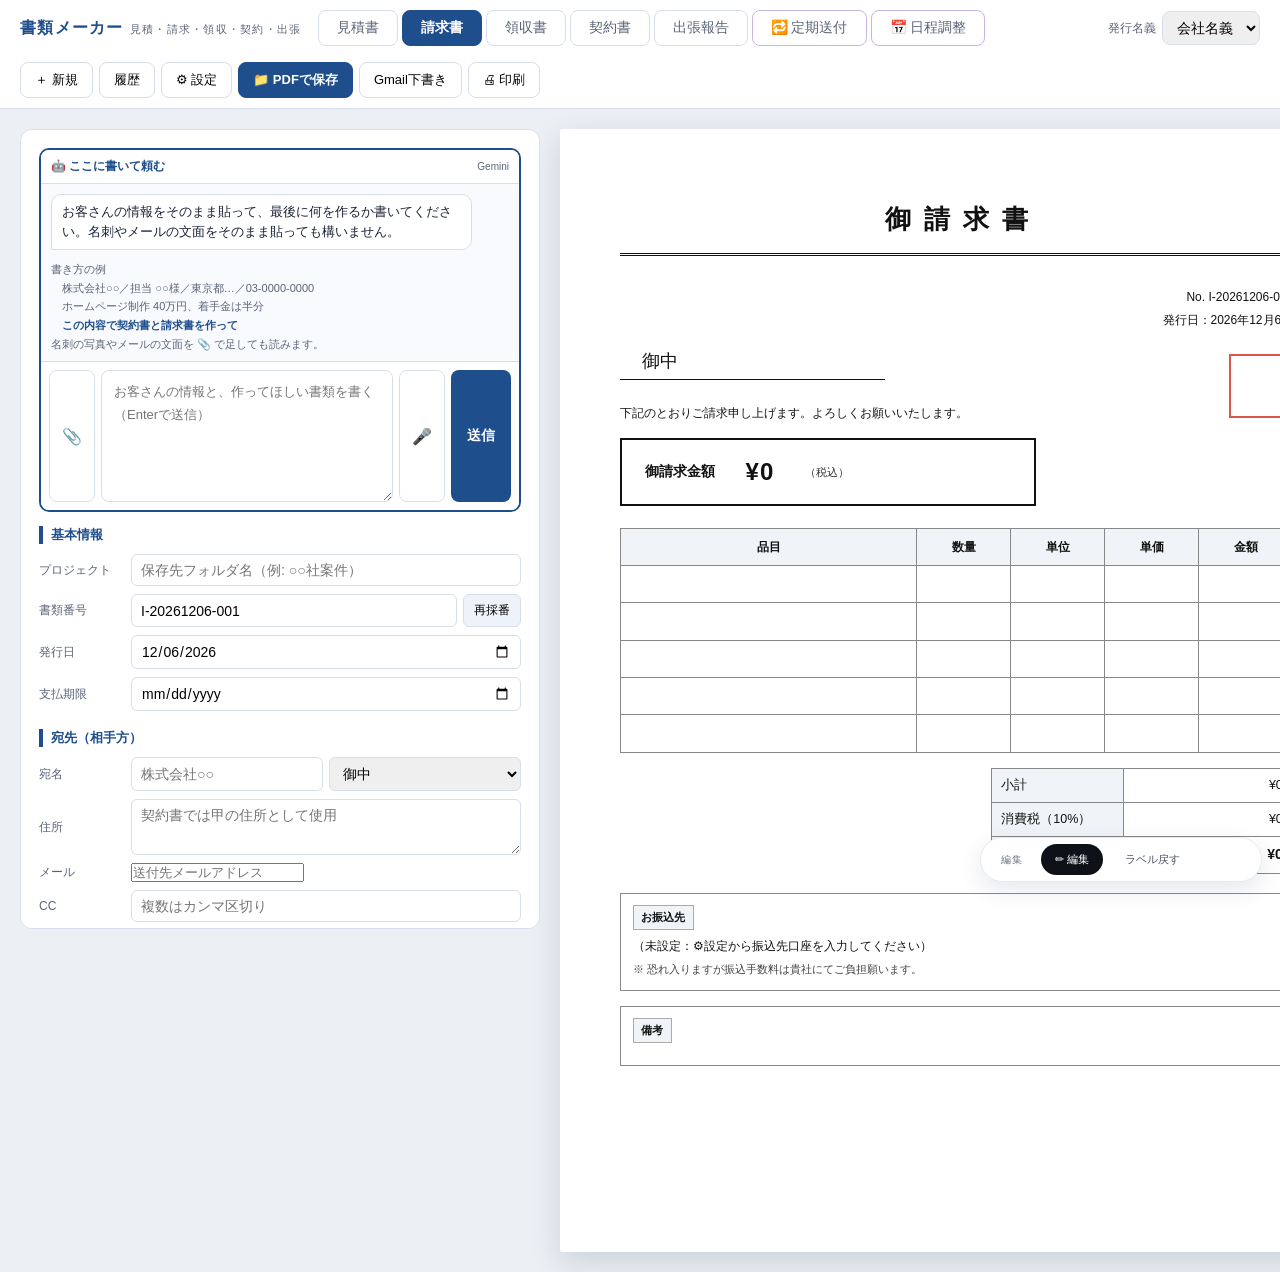
==== commit e13eab54: "1.13.2 画面の守りを固める（引用符の置き換え・AI のコマンドと添付の場所を絞る）" ====
--- a/app/index.html
+++ b/app/index.html
@@ -481,7 +481,7 @@
 const $ = s => document.querySelector(s);
 const $$ = s => Array.from(document.querySelectorAll(s));
 const yen = n => '¥' + Math.round(n).toLocaleString('ja-JP');
-const esc = s => String(s ?? '').replace(/&/g,'&amp;').replace(/</g,'&lt;').replace(/>/g,'&gt;');
+const esc = s => String(s ?? '').replace(/&/g,'&amp;').replace(/</g,'&lt;').replace(/>/g,'&gt;').replace(/"/g,'&quot;').replace(/'/g,'&#39;');
 const today = () => new Date().toISOString().slice(0,10);
 const jd = d => { if(!d) return ''; const [y,m,dd]=d.split('-'); return `${y}年${+m}月${+dd}日`; };
 
@@ -849,7 +849,7 @@
       const rs = routesFrom(state.travelBase);
       if (rs.length) {
         h += '<h2>よく使う経路</h2>';
-        h += '<div class="travel-quick">' + rs.map(r=>`<button data-travel-route="${r.id}">${r.label}</button>`).join('') + '</div>';
+        h += '<div class="travel-quick">' + rs.map(r=>`<button data-travel-route="${esc(r.id)}">${esc(r.label)}</button>`).join('') + '</div>';
         h += '<div class="hint">押すと区間ごとの明細が入る。運賃を書き換えて保存すると、次からその額で入る。</div>';
       }
     }
@@ -1379,8 +1379,8 @@
   $('#history-list').innerHTML = h.length ? h.map(x => `
     <div class="hist-item">
       <div class="hi-main"><div class="hi-title">${esc(x.label)}</div><div class="hi-sub">保存日: ${x.savedAt}</div></div>
-      <button class="load" data-load="${x.id}">開く</button>
-      <button class="del" data-hdel="${x.id}">削除</button>
+      <button class="load" data-load="${esc(x.id)}">開く</button>
+      <button class="del" data-hdel="${esc(x.id)}">削除</button>
     </div>`).join('') : '<p style="color:var(--sub);font-size:13px;">まだ保存された書類はありません。</p>';
 }
 $('#btn-history').addEventListener('click', () => { renderHistory(); $('#history-modal').classList.add('show'); });
@@ -1979,12 +1979,12 @@
     const rows = (a && a.items) || [];
     const dl = $('#addr-list');
     if (dl) dl.innerHTML = rows.map(x =>
-      `<option value="${x.email}">${x.name ? x.name + '（' + x.source + '）' : x.source}</option>`).join('');
+      `<option value="${esc(x.email)}">${esc(x.name ? x.name + '（' + x.source + '）' : x.source)}</option>`).join('');
     const box = $('#addr-chips');
     if (box) box.innerHTML = rows.slice(0, 6).map(x =>
-      `<button type="button" class="addr-chip" data-m="${x.email}"
+      `<button type="button" class="addr-chip" data-m="${esc(x.email)}"
          style="border:1px solid #d5d5d8;background:#fff;border-radius:12px;padding:2px 9px;margin:2px 4px 2px 0;cursor:pointer;font-size:11px">
-         ${x.name || x.email}</button>`).join('')
+         ${esc(x.name || x.email)}</button>`).join('')
       + (rows.length ? '' : '<span style="color:#888">まだ宛先の控えがありません</span>');
     if (box) box.querySelectorAll('.addr-chip').forEach(b => {
       b.onclick = () => { $('#mail-to').value = b.dataset.m; };
@@ -2033,7 +2033,7 @@
 
   const ISSUE = [['eom','月末'],['5','毎月5日'],['10','毎月10日'],['15','毎月15日'],['20','毎月20日'],['25','毎月25日']];
   const DUE = [['eom','当月末'],['nm10','翌月10日'],['nm25','翌月25日'],['eonm','翌月末'],['+30','発行から30日']];
-  const esc2 = v => String(v ?? '').replace(/&/g,'&amp;').replace(/</g,'&lt;').replace(/"/g,'&quot;');
+  const esc2 = v => String(v ?? '').replace(/&/g,'&amp;').replace(/</g,'&lt;').replace(/>/g,'&gt;').replace(/"/g,'&quot;').replace(/'/g,'&#39;');
 
   function nextIssue(c){
     const now = new Date();
